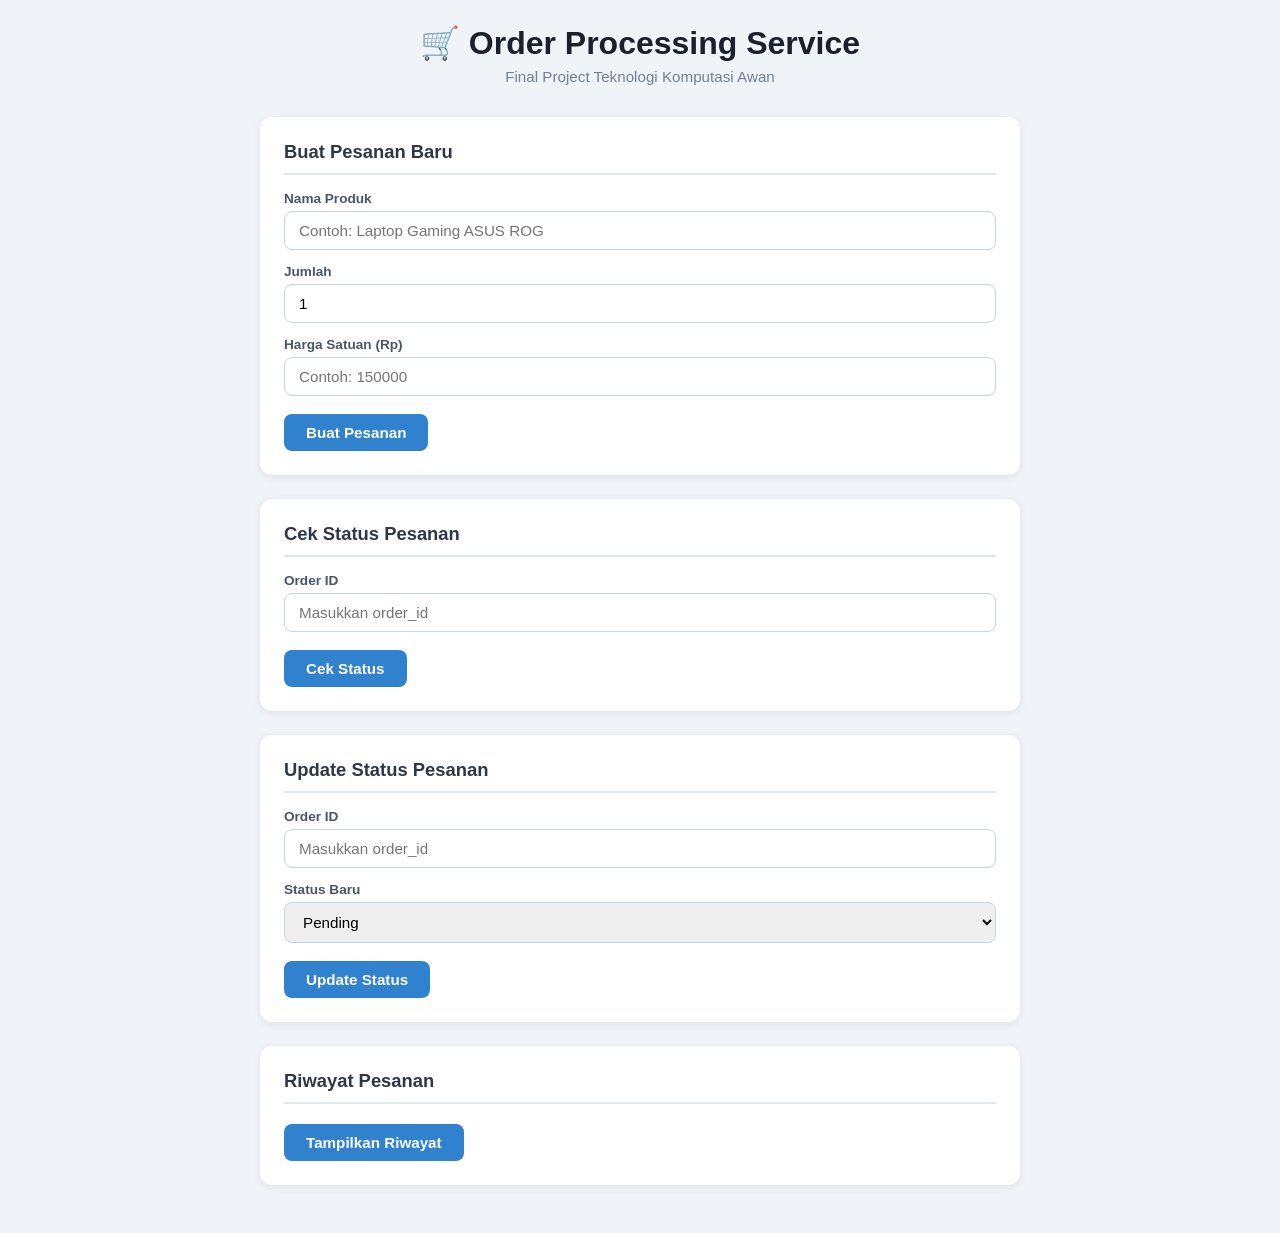
==== fp-tka-26/Resources/FE/index.html @ 3b49ef7a "Add fp-tka-26 folder and its contents" ====
<!DOCTYPE html>
<html lang="id">
<head>
  <meta charset="UTF-8" />
  <meta name="viewport" content="width=device-width, initial-scale=1.0" />
  <title>Order Processing Service</title>
  <link rel="stylesheet" href="styles.css" />
</head>
<body>
  <div class="container">
    <header>
      <h1>🛒 Order Processing Service</h1>
      <p class="subtitle">Final Project Teknologi Komputasi Awan</p>
    </header>

    <!-- Form Buat Pesanan -->
    <section class="card">
      <h2>Buat Pesanan Baru</h2>
      <div class="form-group">
        <label for="product">Nama Produk</label>
        <input type="text" id="product" placeholder="Contoh: Laptop Gaming ASUS ROG" />
      </div>
      <div class="form-group">
        <label for="quantity">Jumlah</label>
        <input type="number" id="quantity" min="1" value="1" />
      </div>
      <div class="form-group">
        <label for="price">Harga Satuan (Rp)</label>
        <input type="number" id="price" min="0" placeholder="Contoh: 150000" />
      </div>
      <button onclick="createOrder()">Buat Pesanan</button>
      <div id="create-result" class="result-box hidden"></div>
    </section>

    <!-- Cek Status Pesanan -->
    <section class="card">
      <h2>Cek Status Pesanan</h2>
      <div class="form-group">
        <label for="order-id">Order ID</label>
        <input type="text" id="order-id" placeholder="Masukkan order_id" />
      </div>
      <button onclick="getOrderStatus()">Cek Status</button>
      <div id="status-result" class="result-box hidden"></div>
    </section>

    <!-- Update Status -->
    <section class="card">
      <h2>Update Status Pesanan</h2>
      <div class="form-group">
        <label for="update-order-id">Order ID</label>
        <input type="text" id="update-order-id" placeholder="Masukkan order_id" />
      </div>
      <div class="form-group">
        <label for="new-status">Status Baru</label>
        <select id="new-status">
          <option value="pending">Pending</option>
          <option value="processing">Processing</option>
          <option value="completed">Completed</option>
          <option value="cancelled">Cancelled</option>
        </select>
      </div>
      <button onclick="updateOrderStatus()">Update Status</button>
      <div id="update-result" class="result-box hidden"></div>
    </section>

    <!-- Riwayat Pesanan -->
    <section class="card">
      <h2>Riwayat Pesanan</h2>
      <button onclick="getOrderHistory()">Tampilkan Riwayat</button>
      <div id="history-result" class="result-box hidden"></div>
    </section>
  </div>

  <script>
    // Ganti dengan IP/URL backend yang sudah di-deploy
    const API_BASE = "http://localhost:5001";

    function showResult(elementId, data, isError = false) {
      const el = document.getElementById(elementId);
      el.classList.remove("hidden", "error", "success");
      el.classList.add(isError ? "error" : "success");
      el.textContent = JSON.stringify(data, null, 2);
    }

    async function createOrder() {
      const product = document.getElementById("product").value.trim();
      const quantity = parseInt(document.getElementById("quantity").value);
      const price = parseFloat(document.getElementById("price").value);

      if (!product || !quantity || !price) {
        showResult("create-result", { error: "Semua field wajib diisi" }, true);
        return;
      }

      try {
        const res = await fetch(`${API_BASE}/order`, {
          method: "POST",
          headers: { "Content-Type": "application/json" },
          body: JSON.stringify({ product, quantity, price })
        });
        const data = await res.json();
        showResult("create-result", data, !res.ok);
      } catch (err) {
        showResult("create-result", { error: err.message }, true);
      }
    }

    async function getOrderStatus() {
      const orderId = document.getElementById("order-id").value.trim();
      if (!orderId) {
        showResult("status-result", { error: "Order ID wajib diisi" }, true);
        return;
      }
      try {
        const res = await fetch(`${API_BASE}/order/${orderId}`);
        const data = await res.json();
        showResult("status-result", data, !res.ok);
      } catch (err) {
        showResult("status-result", { error: err.message }, true);
      }
    }

    async function updateOrderStatus() {
      const orderId = document.getElementById("update-order-id").value.trim();
      const status = document.getElementById("new-status").value;
      if (!orderId) {
        showResult("update-result", { error: "Order ID wajib diisi" }, true);
        return;
      }
      try {
        const res = await fetch(`${API_BASE}/order/${orderId}`, {
          method: "PUT",
          headers: { "Content-Type": "application/json" },
          body: JSON.stringify({ status })
        });
        const data = await res.json();
        showResult("update-result", data, !res.ok);
      } catch (err) {
        showResult("update-result", { error: err.message }, true);
      }
    }

    async function getOrderHistory() {
      try {
        const res = await fetch(`${API_BASE}/orders`);
        const data = await res.json();
        showResult("history-result", data, !res.ok);
      } catch (err) {
        showResult("history-result", { error: err.message }, true);
      }
    }
  </script>
</body>
</html>
---- fp-tka-26/Resources/FE/styles.css ----
* {
  box-sizing: border-box;
  margin: 0;
  padding: 0;
}

body {
  font-family: 'Segoe UI', Tahoma, Geneva, Verdana, sans-serif;
  background: #f0f4f8;
  color: #333;
  min-height: 100vh;
  padding: 24px 16px;
}

.container {
  max-width: 760px;
  margin: 0 auto;
}

header {
  text-align: center;
  margin-bottom: 32px;
}

header h1 {
  font-size: 2rem;
  color: #1a202c;
  margin-bottom: 6px;
}

header .subtitle {
  color: #718096;
  font-size: 0.95rem;
}

.card {
  background: #fff;
  border-radius: 12px;
  padding: 24px;
  margin-bottom: 24px;
  box-shadow: 0 2px 8px rgba(0, 0, 0, 0.08);
}

.card h2 {
  font-size: 1.15rem;
  color: #2d3748;
  margin-bottom: 16px;
  padding-bottom: 10px;
  border-bottom: 2px solid #e2e8f0;
}

.form-group {
  margin-bottom: 14px;
}

label {
  display: block;
  font-size: 0.85rem;
  font-weight: 600;
  color: #4a5568;
  margin-bottom: 5px;
}

input[type="text"],
input[type="number"],
select {
  width: 100%;
  padding: 10px 14px;
  border: 1px solid #cbd5e0;
  border-radius: 8px;
  font-size: 0.95rem;
  transition: border-color 0.2s;
  outline: none;
}

input:focus,
select:focus {
  border-color: #4299e1;
  box-shadow: 0 0 0 3px rgba(66, 153, 225, 0.15);
}

button {
  background: #3182ce;
  color: #fff;
  border: none;
  padding: 10px 22px;
  border-radius: 8px;
  font-size: 0.95rem;
  font-weight: 600;
  cursor: pointer;
  transition: background 0.2s;
  margin-top: 4px;
}

button:hover {
  background: #2b6cb0;
}

button:active {
  background: #2c5282;
}

.result-box {
  margin-top: 16px;
  padding: 14px 16px;
  border-radius: 8px;
  font-family: 'Courier New', Courier, monospace;
  font-size: 0.85rem;
  white-space: pre-wrap;
  word-break: break-all;
  max-height: 280px;
  overflow-y: auto;
}

.hidden {
  display: none;
}

.success {
  background: #f0fff4;
  border: 1px solid #9ae6b4;
  color: #276749;
}

.error {
  background: #fff5f5;
  border: 1px solid #feb2b2;
  color: #c53030;
}
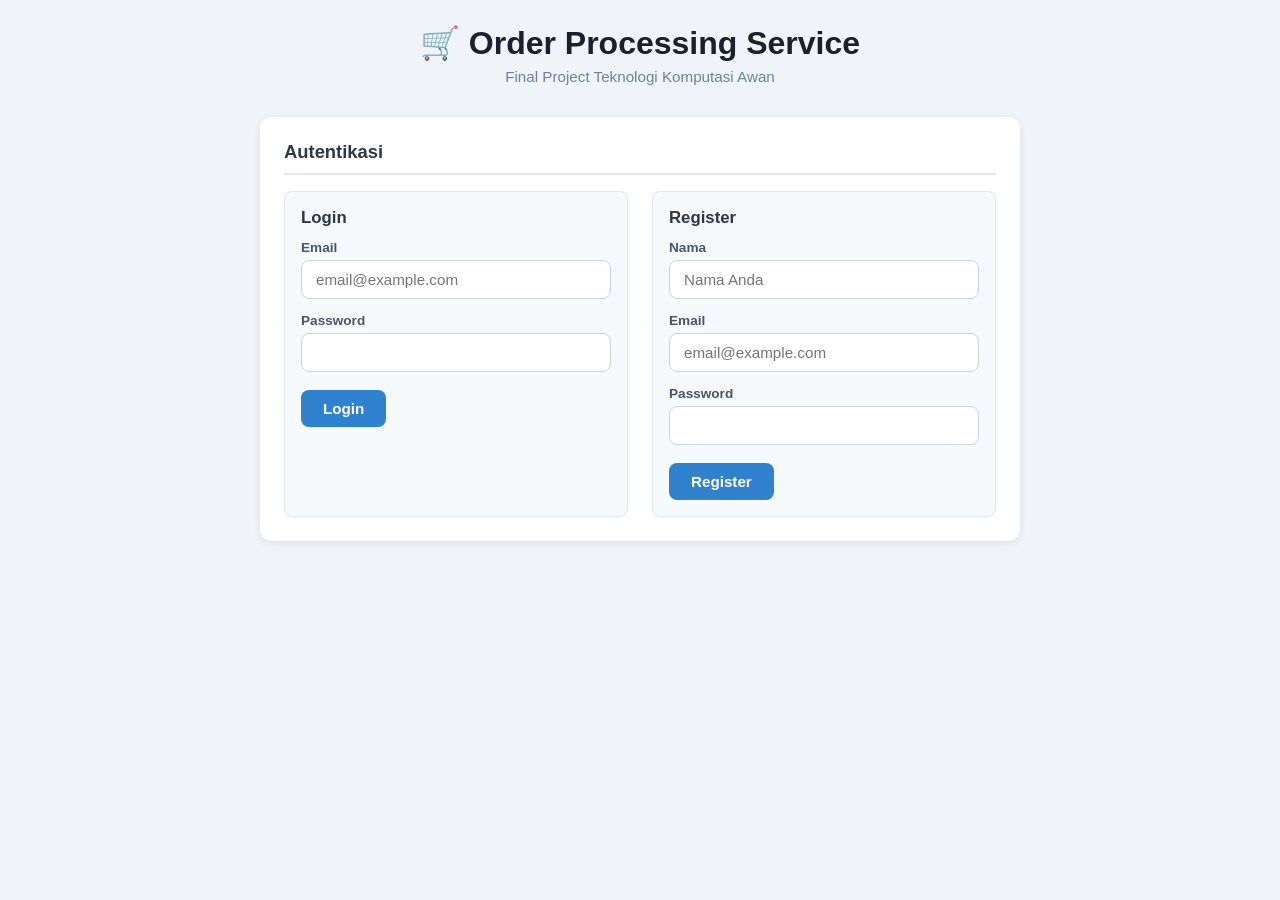
==== commit 19310180: "FE fixes and BE fixes so that the FE can access the BE" ====
--- a/fp-tka-26/Resources/FE/index.html
+++ b/fp-tka-26/Resources/FE/index.html
@@ -13,142 +13,112 @@
       <p class="subtitle">Final Project Teknologi Komputasi Awan</p>
     </header>
 
-    <!-- Form Buat Pesanan -->
-    <section class="card">
-      <h2>Buat Pesanan Baru</h2>
-      <div class="form-group">
-        <label for="product">Nama Produk</label>
-        <input type="text" id="product" placeholder="Contoh: Laptop Gaming ASUS ROG" />
+    <!-- Auth Section -->
+    <section id="auth-section" class="card">
+      <h2>Autentikasi</h2>
+      <div class="auth-forms">
+        <!-- Login Form -->
+        <div class="auth-form">
+          <h3>Login</h3>
+          <div class="form-group">
+            <label for="login-email">Email</label>
+            <input type="email" id="login-email" placeholder="email@example.com" />
+          </div>
+          <div class="form-group">
+            <label for="login-password">Password</label>
+            <input type="password" id="login-password" />
+          </div>
+          <button onclick="login()">Login</button>
+        </div>
+
+        <!-- Register Form -->
+        <div class="auth-form">
+          <h3>Register</h3>
+          <div class="form-group">
+            <label for="reg-name">Nama</label>
+            <input type="text" id="reg-name" placeholder="Nama Anda" />
+          </div>
+          <div class="form-group">
+            <label for="reg-email">Email</label>
+            <input type="email" id="reg-email" placeholder="email@example.com" />
+          </div>
+          <div class="form-group">
+            <label for="reg-password">Password</label>
+            <input type="password" id="reg-password" />
+          </div>
+          <button onclick="register()">Register</button>
+        </div>
       </div>
-      <div class="form-group">
-        <label for="quantity">Jumlah</label>
-        <input type="number" id="quantity" min="1" value="1" />
-      </div>
-      <div class="form-group">
-        <label for="price">Harga Satuan (Rp)</label>
-        <input type="number" id="price" min="0" placeholder="Contoh: 150000" />
-      </div>
-      <button onclick="createOrder()">Buat Pesanan</button>
-      <div id="create-result" class="result-box hidden"></div>
+      <div id="auth-result" class="result-box hidden"></div>
     </section>
 
-    <!-- Cek Status Pesanan -->
-    <section class="card">
-      <h2>Cek Status Pesanan</h2>
-      <div class="form-group">
-        <label for="order-id">Order ID</label>
-        <input type="text" id="order-id" placeholder="Masukkan order_id" />
+    <!-- Main Content Section -->
+    <section id="main-section" class="hidden">
+      <!-- User Info bar -->
+      <div class="user-bar card" style="display: flex; justify-content: space-between; align-items: center;">
+        <span id="user-info">Logged in as: -</span>
+        <button onclick="logout()" style="background-color: #ff4d4f; width: auto; margin-top: 0;">Logout</button>
       </div>
-      <button onclick="getOrderStatus()">Cek Status</button>
-      <div id="status-result" class="result-box hidden"></div>
+
+      <!-- Form Buat Pesanan -->
+      <section class="card">
+        <h2>Buat Pesanan Baru</h2>
+        <div class="form-group">
+          <label for="product-select">Produk</label>
+          <select id="product-select">
+            <option value="">-- Pilih Produk --</option>
+            <!-- Diisi oleh api.js -->
+          </select>
+        </div>
+        <div class="form-group">
+          <label for="quantity">Jumlah</label>
+          <input type="number" id="quantity" min="1" value="1" />
+        </div>
+        <button onclick="createOrder()">Buat Pesanan</button>
+        <div id="create-result" class="result-box hidden"></div>
+      </section>
+
+      <!-- Cek Status Pesanan -->
+      <section class="card">
+        <h2>Cek Status Pesanan</h2>
+        <div class="form-group">
+          <label for="order-id">Order ID</label>
+          <input type="text" id="order-id" placeholder="Masukkan order_id" />
+        </div>
+        <button onclick="getOrderStatus()">Cek Status</button>
+        <div id="status-result" class="result-box hidden"></div>
+      </section>
+
+      <!-- Riwayat Pesanan -->
+      <section class="card">
+        <h2>Riwayat Pesanan</h2>
+        <button onclick="getOrderHistory()">Tampilkan Riwayat</button>
+        <div id="history-result" class="result-box hidden"></div>
+      </section>
+
+      <!-- Update Status (Admin Only) -->
+      <section id="admin-section" class="card hidden">
+        <h2>Update Status Pesanan (Admin)</h2>
+        <div class="form-group">
+          <label for="update-order-id">Order ID</label>
+          <input type="text" id="update-order-id" placeholder="Masukkan order_id" />
+        </div>
+        <div class="form-group">
+          <label for="new-status">Status Baru</label>
+          <select id="new-status">
+            <option value="pending">Pending</option>
+            <option value="processing">Processing</option>
+            <option value="completed">Completed</option>
+            <option value="cancelled">Cancelled</option>
+          </select>
+        </div>
+        <button onclick="updateOrderStatus()">Update Status</button>
+        <div id="update-result" class="result-box hidden"></div>
+      </section>
     </section>
 
-    <!-- Update Status -->
-    <section class="card">
-      <h2>Update Status Pesanan</h2>
-      <div class="form-group">
-        <label for="update-order-id">Order ID</label>
-        <input type="text" id="update-order-id" placeholder="Masukkan order_id" />
-      </div>
-      <div class="form-group">
-        <label for="new-status">Status Baru</label>
-        <select id="new-status">
-          <option value="pending">Pending</option>
-          <option value="processing">Processing</option>
-          <option value="completed">Completed</option>
-          <option value="cancelled">Cancelled</option>
-        </select>
-      </div>
-      <button onclick="updateOrderStatus()">Update Status</button>
-      <div id="update-result" class="result-box hidden"></div>
-    </section>
-
-    <!-- Riwayat Pesanan -->
-    <section class="card">
-      <h2>Riwayat Pesanan</h2>
-      <button onclick="getOrderHistory()">Tampilkan Riwayat</button>
-      <div id="history-result" class="result-box hidden"></div>
-    </section>
   </div>
 
-  <script>
-    // Ganti dengan IP/URL backend yang sudah di-deploy
-    const API_BASE = "http://localhost:5001";
-
-    function showResult(elementId, data, isError = false) {
-      const el = document.getElementById(elementId);
-      el.classList.remove("hidden", "error", "success");
-      el.classList.add(isError ? "error" : "success");
-      el.textContent = JSON.stringify(data, null, 2);
-    }
-
-    async function createOrder() {
-      const product = document.getElementById("product").value.trim();
-      const quantity = parseInt(document.getElementById("quantity").value);
-      const price = parseFloat(document.getElementById("price").value);
-
-      if (!product || !quantity || !price) {
-        showResult("create-result", { error: "Semua field wajib diisi" }, true);
-        return;
-      }
-
-      try {
-        const res = await fetch(`${API_BASE}/order`, {
-          method: "POST",
-          headers: { "Content-Type": "application/json" },
-          body: JSON.stringify({ product, quantity, price })
-        });
-        const data = await res.json();
-        showResult("create-result", data, !res.ok);
-      } catch (err) {
-        showResult("create-result", { error: err.message }, true);
-      }
-    }
-
-    async function getOrderStatus() {
-      const orderId = document.getElementById("order-id").value.trim();
-      if (!orderId) {
-        showResult("status-result", { error: "Order ID wajib diisi" }, true);
-        return;
-      }
-      try {
-        const res = await fetch(`${API_BASE}/order/${orderId}`);
-        const data = await res.json();
-        showResult("status-result", data, !res.ok);
-      } catch (err) {
-        showResult("status-result", { error: err.message }, true);
-      }
-    }
-
-    async function updateOrderStatus() {
-      const orderId = document.getElementById("update-order-id").value.trim();
-      const status = document.getElementById("new-status").value;
-      if (!orderId) {
-        showResult("update-result", { error: "Order ID wajib diisi" }, true);
-        return;
-      }
-      try {
-        const res = await fetch(`${API_BASE}/order/${orderId}`, {
-          method: "PUT",
-          headers: { "Content-Type": "application/json" },
-          body: JSON.stringify({ status })
-        });
-        const data = await res.json();
-        showResult("update-result", data, !res.ok);
-      } catch (err) {
-        showResult("update-result", { error: err.message }, true);
-      }
-    }
-
-    async function getOrderHistory() {
-      try {
-        const res = await fetch(`${API_BASE}/orders`);
-        const data = await res.json();
-        showResult("history-result", data, !res.ok);
-      } catch (err) {
-        showResult("history-result", { error: err.message }, true);
-      }
-    }
-  </script>
+  <script src="api.js"></script>
 </body>
 </html>
--- a/fp-tka-26/Resources/FE/styles.css
+++ b/fp-tka-26/Resources/FE/styles.css
@@ -63,6 +63,8 @@
 
 input[type="text"],
 input[type="number"],
+input[type="email"],
+input[type="password"],
 select {
   width: 100%;
   padding: 10px 14px;
@@ -127,3 +129,24 @@
   border: 1px solid #feb2b2;
   color: #c53030;
 }
+
+.auth-forms {
+  display: flex;
+  gap: 24px;
+  flex-wrap: wrap;
+}
+
+.auth-form {
+  flex: 1;
+  min-width: 280px;
+  background: #f7fafc;
+  padding: 16px;
+  border-radius: 8px;
+  border: 1px solid #e2e8f0;
+}
+
+.auth-form h3 {
+  margin-bottom: 12px;
+  font-size: 1.05rem;
+  color: #2d3748;
+}
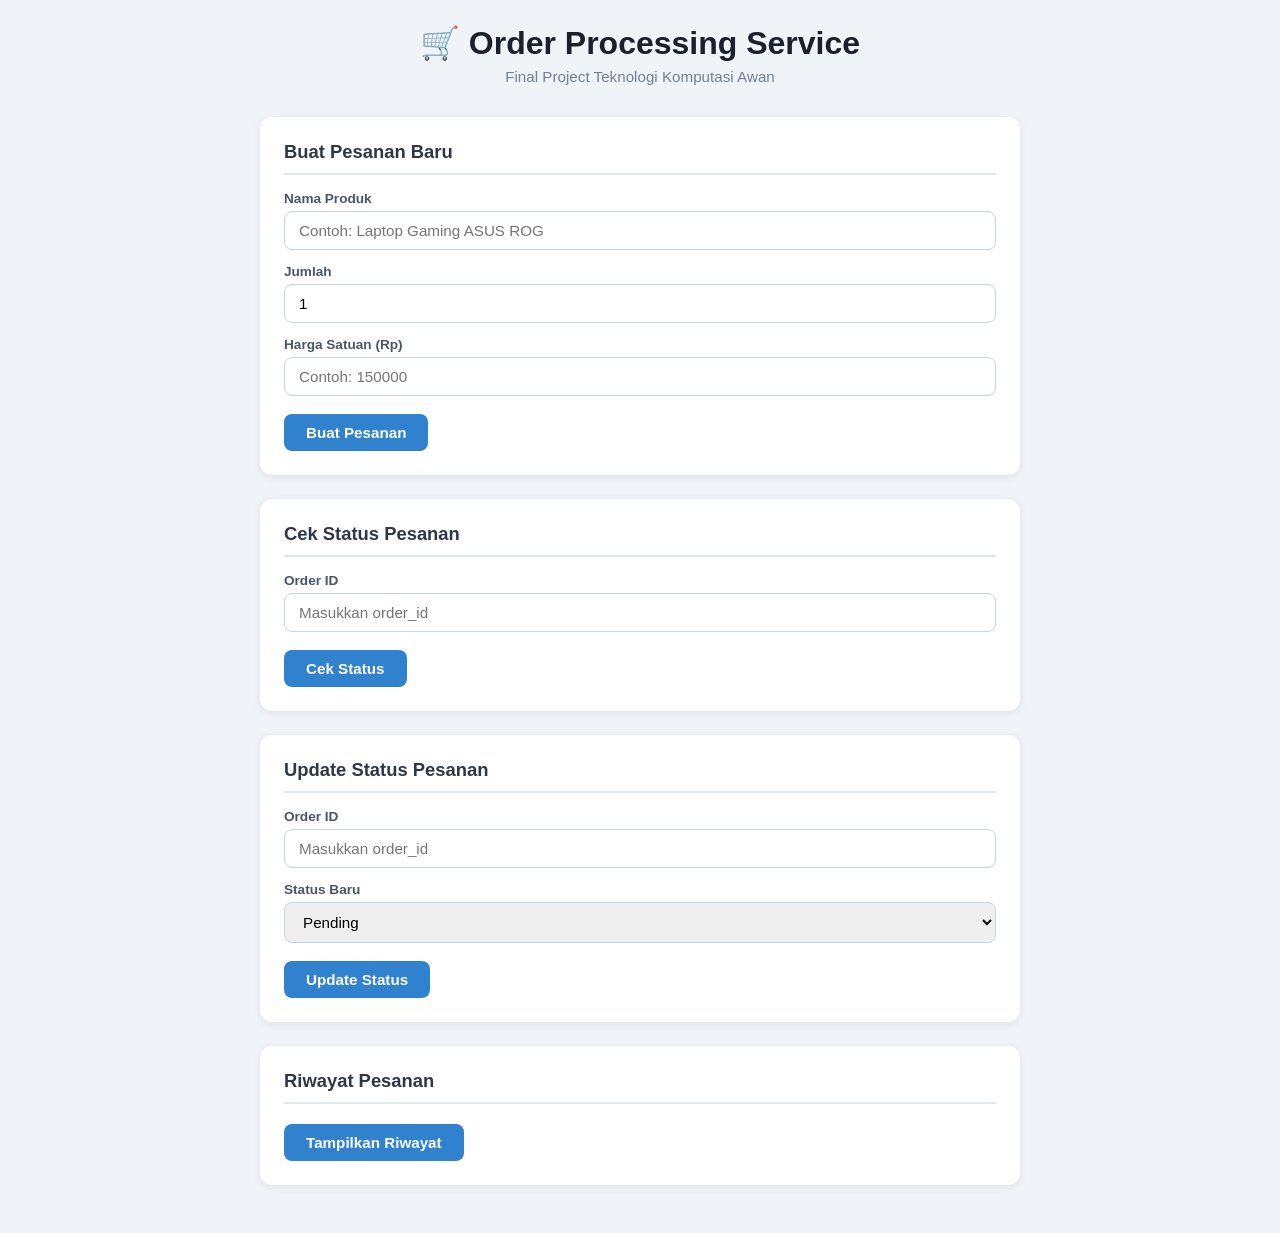
==== commit 051be49f: "Simpan sementara" ====
--- a/fp-tka-26/Resources/FE/index.html
+++ b/fp-tka-26/Resources/FE/index.html
@@ -1,124 +1,154 @@
-<!DOCTYPE html>
-<html lang="id">
-<head>
-  <meta charset="UTF-8" />
-  <meta name="viewport" content="width=device-width, initial-scale=1.0" />
-  <title>Order Processing Service</title>
-  <link rel="stylesheet" href="styles.css" />
-</head>
-<body>
-  <div class="container">
-    <header>
-      <h1>🛒 Order Processing Service</h1>
-      <p class="subtitle">Final Project Teknologi Komputasi Awan</p>
-    </header>
-
-    <!-- Auth Section -->
-    <section id="auth-section" class="card">
-      <h2>Autentikasi</h2>
-      <div class="auth-forms">
-        <!-- Login Form -->
-        <div class="auth-form">
-          <h3>Login</h3>
-          <div class="form-group">
-            <label for="login-email">Email</label>
-            <input type="email" id="login-email" placeholder="email@example.com" />
-          </div>
-          <div class="form-group">
-            <label for="login-password">Password</label>
-            <input type="password" id="login-password" />
-          </div>
-          <button onclick="login()">Login</button>
-        </div>
-
-        <!-- Register Form -->
-        <div class="auth-form">
-          <h3>Register</h3>
-          <div class="form-group">
-            <label for="reg-name">Nama</label>
-            <input type="text" id="reg-name" placeholder="Nama Anda" />
-          </div>
-          <div class="form-group">
-            <label for="reg-email">Email</label>
-            <input type="email" id="reg-email" placeholder="email@example.com" />
-          </div>
-          <div class="form-group">
-            <label for="reg-password">Password</label>
-            <input type="password" id="reg-password" />
-          </div>
-          <button onclick="register()">Register</button>
-        </div>
-      </div>
-      <div id="auth-result" class="result-box hidden"></div>
-    </section>
-
-    <!-- Main Content Section -->
-    <section id="main-section" class="hidden">
-      <!-- User Info bar -->
-      <div class="user-bar card" style="display: flex; justify-content: space-between; align-items: center;">
-        <span id="user-info">Logged in as: -</span>
-        <button onclick="logout()" style="background-color: #ff4d4f; width: auto; margin-top: 0;">Logout</button>
-      </div>
-
-      <!-- Form Buat Pesanan -->
-      <section class="card">
-        <h2>Buat Pesanan Baru</h2>
-        <div class="form-group">
-          <label for="product-select">Produk</label>
-          <select id="product-select">
-            <option value="">-- Pilih Produk --</option>
-            <!-- Diisi oleh api.js -->
-          </select>
-        </div>
-        <div class="form-group">
-          <label for="quantity">Jumlah</label>
-          <input type="number" id="quantity" min="1" value="1" />
-        </div>
-        <button onclick="createOrder()">Buat Pesanan</button>
-        <div id="create-result" class="result-box hidden"></div>
-      </section>
-
-      <!-- Cek Status Pesanan -->
-      <section class="card">
-        <h2>Cek Status Pesanan</h2>
-        <div class="form-group">
-          <label for="order-id">Order ID</label>
-          <input type="text" id="order-id" placeholder="Masukkan order_id" />
-        </div>
-        <button onclick="getOrderStatus()">Cek Status</button>
-        <div id="status-result" class="result-box hidden"></div>
-      </section>
-
-      <!-- Riwayat Pesanan -->
-      <section class="card">
-        <h2>Riwayat Pesanan</h2>
-        <button onclick="getOrderHistory()">Tampilkan Riwayat</button>
-        <div id="history-result" class="result-box hidden"></div>
-      </section>
-
-      <!-- Update Status (Admin Only) -->
-      <section id="admin-section" class="card hidden">
-        <h2>Update Status Pesanan (Admin)</h2>
-        <div class="form-group">
-          <label for="update-order-id">Order ID</label>
-          <input type="text" id="update-order-id" placeholder="Masukkan order_id" />
-        </div>
-        <div class="form-group">
-          <label for="new-status">Status Baru</label>
-          <select id="new-status">
-            <option value="pending">Pending</option>
-            <option value="processing">Processing</option>
-            <option value="completed">Completed</option>
-            <option value="cancelled">Cancelled</option>
-          </select>
-        </div>
-        <button onclick="updateOrderStatus()">Update Status</button>
-        <div id="update-result" class="result-box hidden"></div>
-      </section>
-    </section>
-
-  </div>
-
-  <script src="api.js"></script>
-</body>
-</html>
+<!DOCTYPE html>
+<html lang="id">
+<head>
+  <meta charset="UTF-8" />
+  <meta name="viewport" content="width=device-width, initial-scale=1.0" />
+  <title>Order Processing Service</title>
+  <link rel="stylesheet" href="styles.css" />
+</head>
+<body>
+  <div class="container">
+    <header>
+      <h1>🛒 Order Processing Service</h1>
+      <p class="subtitle">Final Project Teknologi Komputasi Awan</p>
+    </header>
+
+    <!-- Form Buat Pesanan -->
+    <section class="card">
+      <h2>Buat Pesanan Baru</h2>
+      <div class="form-group">
+        <label for="product">Nama Produk</label>
+        <input type="text" id="product" placeholder="Contoh: Laptop Gaming ASUS ROG" />
+      </div>
+      <div class="form-group">
+        <label for="quantity">Jumlah</label>
+        <input type="number" id="quantity" min="1" value="1" />
+      </div>
+      <div class="form-group">
+        <label for="price">Harga Satuan (Rp)</label>
+        <input type="number" id="price" min="0" placeholder="Contoh: 150000" />
+      </div>
+      <button onclick="createOrder()">Buat Pesanan</button>
+      <div id="create-result" class="result-box hidden"></div>
+    </section>
+
+    <!-- Cek Status Pesanan -->
+    <section class="card">
+      <h2>Cek Status Pesanan</h2>
+      <div class="form-group">
+        <label for="order-id">Order ID</label>
+        <input type="text" id="order-id" placeholder="Masukkan order_id" />
+      </div>
+      <button onclick="getOrderStatus()">Cek Status</button>
+      <div id="status-result" class="result-box hidden"></div>
+    </section>
+
+    <!-- Update Status -->
+    <section class="card">
+      <h2>Update Status Pesanan</h2>
+      <div class="form-group">
+        <label for="update-order-id">Order ID</label>
+        <input type="text" id="update-order-id" placeholder="Masukkan order_id" />
+      </div>
+      <div class="form-group">
+        <label for="new-status">Status Baru</label>
+        <select id="new-status">
+          <option value="pending">Pending</option>
+          <option value="processing">Processing</option>
+          <option value="completed">Completed</option>
+          <option value="cancelled">Cancelled</option>
+        </select>
+      </div>
+      <button onclick="updateOrderStatus()">Update Status</button>
+      <div id="update-result" class="result-box hidden"></div>
+    </section>
+
+    <!-- Riwayat Pesanan -->
+    <section class="card">
+      <h2>Riwayat Pesanan</h2>
+      <button onclick="getOrderHistory()">Tampilkan Riwayat</button>
+      <div id="history-result" class="result-box hidden"></div>
+    </section>
+  </div>
+
+  <script>
+    // Ganti dengan IP/URL backend yang sudah di-deploy
+    const API_BASE = "http://localhost:5001";
+
+    function showResult(elementId, data, isError = false) {
+      const el = document.getElementById(elementId);
+      el.classList.remove("hidden", "error", "success");
+      el.classList.add(isError ? "error" : "success");
+      el.textContent = JSON.stringify(data, null, 2);
+    }
+
+    async function createOrder() {
+      const product = document.getElementById("product").value.trim();
+      const quantity = parseInt(document.getElementById("quantity").value);
+      const price = parseFloat(document.getElementById("price").value);
+
+      if (!product || !quantity || !price) {
+        showResult("create-result", { error: "Semua field wajib diisi" }, true);
+        return;
+      }
+
+      try {
+        const res = await fetch(`${API_BASE}/order`, {
+          method: "POST",
+          headers: { "Content-Type": "application/json" },
+          body: JSON.stringify({ product, quantity, price })
+        });
+        const data = await res.json();
+        showResult("create-result", data, !res.ok);
+      } catch (err) {
+        showResult("create-result", { error: err.message }, true);
+      }
+    }
+
+    async function getOrderStatus() {
+      const orderId = document.getElementById("order-id").value.trim();
+      if (!orderId) {
+        showResult("status-result", { error: "Order ID wajib diisi" }, true);
+        return;
+      }
+      try {
+        const res = await fetch(`${API_BASE}/order/${orderId}`);
+        const data = await res.json();
+        showResult("status-result", data, !res.ok);
+      } catch (err) {
+        showResult("status-result", { error: err.message }, true);
+      }
+    }
+
+    async function updateOrderStatus() {
+      const orderId = document.getElementById("update-order-id").value.trim();
+      const status = document.getElementById("new-status").value;
+      if (!orderId) {
+        showResult("update-result", { error: "Order ID wajib diisi" }, true);
+        return;
+      }
+      try {
+        const res = await fetch(`${API_BASE}/order/${orderId}`, {
+          method: "PUT",
+          headers: { "Content-Type": "application/json" },
+          body: JSON.stringify({ status })
+        });
+        const data = await res.json();
+        showResult("update-result", data, !res.ok);
+      } catch (err) {
+        showResult("update-result", { error: err.message }, true);
+      }
+    }
+
+    async function getOrderHistory() {
+      try {
+        const res = await fetch(`${API_BASE}/orders`);
+        const data = await res.json();
+        showResult("history-result", data, !res.ok);
+      } catch (err) {
+        showResult("history-result", { error: err.message }, true);
+      }
+    }
+  </script>
+</body>
+</html>
--- a/fp-tka-26/Resources/FE/styles.css
+++ b/fp-tka-26/Resources/FE/styles.css
@@ -1,152 +1,129 @@
-* {
-  box-sizing: border-box;
-  margin: 0;
-  padding: 0;
-}
-
-body {
-  font-family: 'Segoe UI', Tahoma, Geneva, Verdana, sans-serif;
-  background: #f0f4f8;
-  color: #333;
-  min-height: 100vh;
-  padding: 24px 16px;
-}
-
-.container {
-  max-width: 760px;
-  margin: 0 auto;
-}
-
-header {
-  text-align: center;
-  margin-bottom: 32px;
-}
-
-header h1 {
-  font-size: 2rem;
-  color: #1a202c;
-  margin-bottom: 6px;
-}
-
-header .subtitle {
-  color: #718096;
-  font-size: 0.95rem;
-}
-
-.card {
-  background: #fff;
-  border-radius: 12px;
-  padding: 24px;
-  margin-bottom: 24px;
-  box-shadow: 0 2px 8px rgba(0, 0, 0, 0.08);
-}
-
-.card h2 {
-  font-size: 1.15rem;
-  color: #2d3748;
-  margin-bottom: 16px;
-  padding-bottom: 10px;
-  border-bottom: 2px solid #e2e8f0;
-}
-
-.form-group {
-  margin-bottom: 14px;
-}
-
-label {
-  display: block;
-  font-size: 0.85rem;
-  font-weight: 600;
-  color: #4a5568;
-  margin-bottom: 5px;
-}
-
-input[type="text"],
-input[type="number"],
-input[type="email"],
-input[type="password"],
-select {
-  width: 100%;
-  padding: 10px 14px;
-  border: 1px solid #cbd5e0;
-  border-radius: 8px;
-  font-size: 0.95rem;
-  transition: border-color 0.2s;
-  outline: none;
-}
-
-input:focus,
-select:focus {
-  border-color: #4299e1;
-  box-shadow: 0 0 0 3px rgba(66, 153, 225, 0.15);
-}
-
-button {
-  background: #3182ce;
-  color: #fff;
-  border: none;
-  padding: 10px 22px;
-  border-radius: 8px;
-  font-size: 0.95rem;
-  font-weight: 600;
-  cursor: pointer;
-  transition: background 0.2s;
-  margin-top: 4px;
-}
-
-button:hover {
-  background: #2b6cb0;
-}
-
-button:active {
-  background: #2c5282;
-}
-
-.result-box {
-  margin-top: 16px;
-  padding: 14px 16px;
-  border-radius: 8px;
-  font-family: 'Courier New', Courier, monospace;
-  font-size: 0.85rem;
-  white-space: pre-wrap;
-  word-break: break-all;
-  max-height: 280px;
-  overflow-y: auto;
-}
-
-.hidden {
-  display: none;
-}
-
-.success {
-  background: #f0fff4;
-  border: 1px solid #9ae6b4;
-  color: #276749;
-}
-
-.error {
-  background: #fff5f5;
-  border: 1px solid #feb2b2;
-  color: #c53030;
-}
-
-.auth-forms {
-  display: flex;
-  gap: 24px;
-  flex-wrap: wrap;
-}
-
-.auth-form {
-  flex: 1;
-  min-width: 280px;
-  background: #f7fafc;
-  padding: 16px;
-  border-radius: 8px;
-  border: 1px solid #e2e8f0;
-}
-
-.auth-form h3 {
-  margin-bottom: 12px;
-  font-size: 1.05rem;
-  color: #2d3748;
-}
+* {
+  box-sizing: border-box;
+  margin: 0;
+  padding: 0;
+}
+
+body {
+  font-family: 'Segoe UI', Tahoma, Geneva, Verdana, sans-serif;
+  background: #f0f4f8;
+  color: #333;
+  min-height: 100vh;
+  padding: 24px 16px;
+}
+
+.container {
+  max-width: 760px;
+  margin: 0 auto;
+}
+
+header {
+  text-align: center;
+  margin-bottom: 32px;
+}
+
+header h1 {
+  font-size: 2rem;
+  color: #1a202c;
+  margin-bottom: 6px;
+}
+
+header .subtitle {
+  color: #718096;
+  font-size: 0.95rem;
+}
+
+.card {
+  background: #fff;
+  border-radius: 12px;
+  padding: 24px;
+  margin-bottom: 24px;
+  box-shadow: 0 2px 8px rgba(0, 0, 0, 0.08);
+}
+
+.card h2 {
+  font-size: 1.15rem;
+  color: #2d3748;
+  margin-bottom: 16px;
+  padding-bottom: 10px;
+  border-bottom: 2px solid #e2e8f0;
+}
+
+.form-group {
+  margin-bottom: 14px;
+}
+
+label {
+  display: block;
+  font-size: 0.85rem;
+  font-weight: 600;
+  color: #4a5568;
+  margin-bottom: 5px;
+}
+
+input[type="text"],
+input[type="number"],
+select {
+  width: 100%;
+  padding: 10px 14px;
+  border: 1px solid #cbd5e0;
+  border-radius: 8px;
+  font-size: 0.95rem;
+  transition: border-color 0.2s;
+  outline: none;
+}
+
+input:focus,
+select:focus {
+  border-color: #4299e1;
+  box-shadow: 0 0 0 3px rgba(66, 153, 225, 0.15);
+}
+
+button {
+  background: #3182ce;
+  color: #fff;
+  border: none;
+  padding: 10px 22px;
+  border-radius: 8px;
+  font-size: 0.95rem;
+  font-weight: 600;
+  cursor: pointer;
+  transition: background 0.2s;
+  margin-top: 4px;
+}
+
+button:hover {
+  background: #2b6cb0;
+}
+
+button:active {
+  background: #2c5282;
+}
+
+.result-box {
+  margin-top: 16px;
+  padding: 14px 16px;
+  border-radius: 8px;
+  font-family: 'Courier New', Courier, monospace;
+  font-size: 0.85rem;
+  white-space: pre-wrap;
+  word-break: break-all;
+  max-height: 280px;
+  overflow-y: auto;
+}
+
+.hidden {
+  display: none;
+}
+
+.success {
+  background: #f0fff4;
+  border: 1px solid #9ae6b4;
+  color: #276749;
+}
+
+.error {
+  background: #fff5f5;
+  border: 1px solid #feb2b2;
+  color: #c53030;
+}
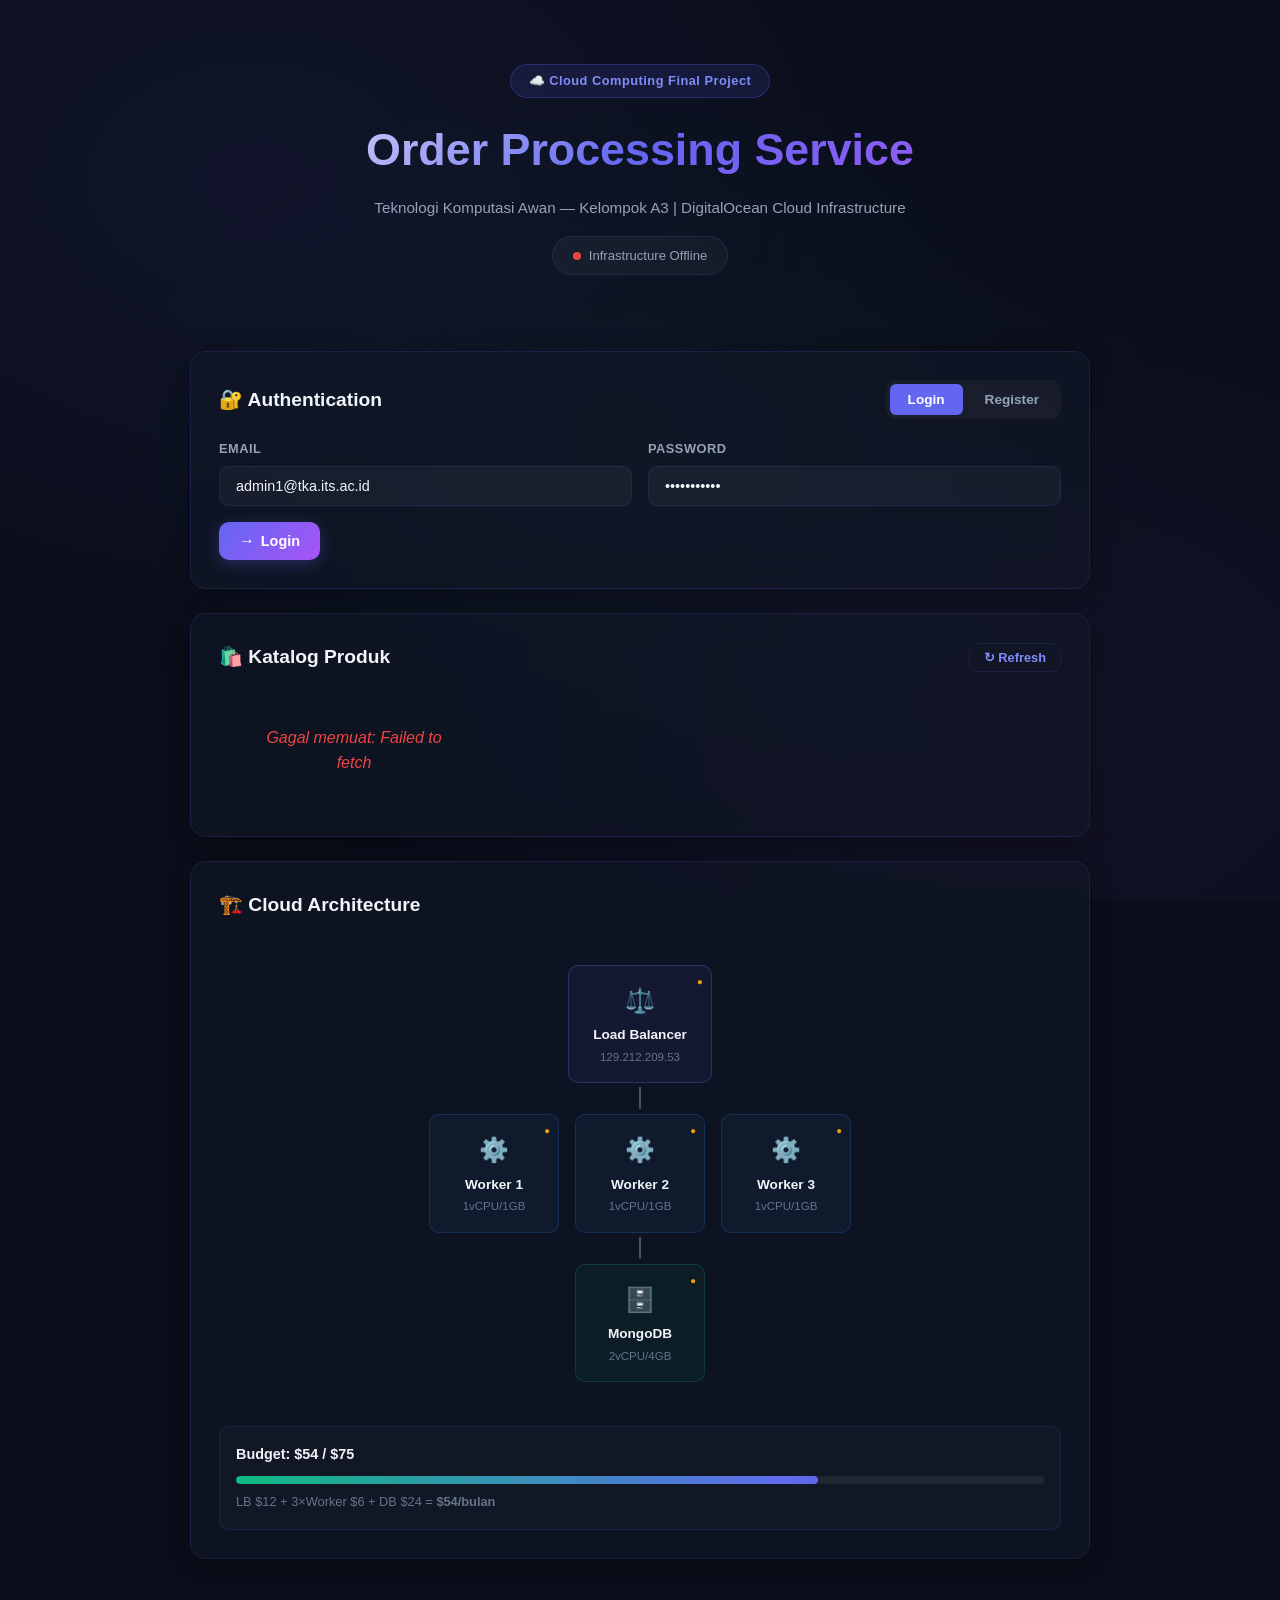
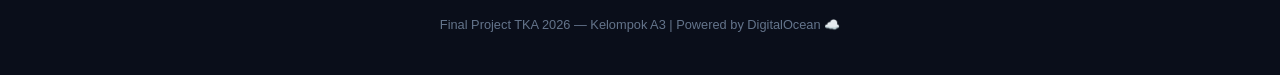
==== commit c0488910: "chore: major update architecture, frontend migration, locust, and documentation" ====
--- a/fp-tka-26/Resources/FE/index.html
+++ b/fp-tka-26/Resources/FE/index.html
@@ -3,152 +3,673 @@
 <head>
   <meta charset="UTF-8" />
   <meta name="viewport" content="width=device-width, initial-scale=1.0" />
-  <title>Order Processing Service</title>
+  <meta name="description" content="Order Processing Service - Final Project Teknologi Komputasi Awan Kelompok A3" />
+  <title>🛒 Order Processing Service — FP TKA Kelompok A3</title>
+  <link rel="preconnect" href="https://fonts.googleapis.com">
+  <link href="https://fonts.googleapis.com/css2?family=Inter:wght@400;500;600;700;800&display=swap" rel="stylesheet">
   <link rel="stylesheet" href="styles.css" />
 </head>
 <body>
+  <!-- Animated background -->
+  <div class="bg-pattern"></div>
+  
   <div class="container">
-    <header>
-      <h1>🛒 Order Processing Service</h1>
-      <p class="subtitle">Final Project Teknologi Komputasi Awan</p>
+    <!-- Header -->
+    <header id="main-header">
+      <div class="header-badge">☁️ Cloud Computing Final Project</div>
+      <h1>Order Processing Service</h1>
+      <p class="subtitle">Teknologi Komputasi Awan — Kelompok A3 | DigitalOcean Cloud Infrastructure</p>
+      <div class="infra-status" id="infra-status">
+        <div class="status-dot"></div>
+        <span>Checking infrastructure...</span>
+      </div>
     </header>
 
-    <!-- Form Buat Pesanan -->
-    <section class="card">
-      <h2>Buat Pesanan Baru</h2>
-      <div class="form-group">
-        <label for="product">Nama Produk</label>
-        <input type="text" id="product" placeholder="Contoh: Laptop Gaming ASUS ROG" />
-      </div>
-      <div class="form-group">
-        <label for="quantity">Jumlah</label>
-        <input type="number" id="quantity" min="1" value="1" />
-      </div>
-      <div class="form-group">
-        <label for="price">Harga Satuan (Rp)</label>
-        <input type="number" id="price" min="0" placeholder="Contoh: 150000" />
-      </div>
-      <button onclick="createOrder()">Buat Pesanan</button>
-      <div id="create-result" class="result-box hidden"></div>
-    </section>
-
-    <!-- Cek Status Pesanan -->
-    <section class="card">
-      <h2>Cek Status Pesanan</h2>
-      <div class="form-group">
-        <label for="order-id">Order ID</label>
-        <input type="text" id="order-id" placeholder="Masukkan order_id" />
-      </div>
-      <button onclick="getOrderStatus()">Cek Status</button>
-      <div id="status-result" class="result-box hidden"></div>
-    </section>
-
-    <!-- Update Status -->
-    <section class="card">
-      <h2>Update Status Pesanan</h2>
-      <div class="form-group">
-        <label for="update-order-id">Order ID</label>
-        <input type="text" id="update-order-id" placeholder="Masukkan order_id" />
-      </div>
-      <div class="form-group">
-        <label for="new-status">Status Baru</label>
-        <select id="new-status">
-          <option value="pending">Pending</option>
-          <option value="processing">Processing</option>
-          <option value="completed">Completed</option>
-          <option value="cancelled">Cancelled</option>
-        </select>
-      </div>
-      <button onclick="updateOrderStatus()">Update Status</button>
-      <div id="update-result" class="result-box hidden"></div>
-    </section>
-
-    <!-- Riwayat Pesanan -->
-    <section class="card">
-      <h2>Riwayat Pesanan</h2>
-      <button onclick="getOrderHistory()">Tampilkan Riwayat</button>
-      <div id="history-result" class="result-box hidden"></div>
-    </section>
+    <!-- Auth Section -->
+    <section class="card glass-card" id="auth-section">
+      <div class="card-header">
+        <h2>🔐 Authentication</h2>
+        <div class="auth-tabs">
+          <button class="tab-btn active" onclick="showTab('login')">Login</button>
+          <button class="tab-btn" onclick="showTab('register')">Register</button>
+        </div>
+      </div>
+
+      <!-- Login Form -->
+      <div id="login-tab" class="tab-content active">
+        <div class="form-row">
+          <div class="form-group">
+            <label for="login-email">Email</label>
+            <input type="email" id="login-email" placeholder="admin1@tka.its.ac.id" value="admin1@tka.its.ac.id" />
+          </div>
+          <div class="form-group">
+            <label for="login-password">Password</label>
+            <input type="password" id="login-password" placeholder="Password" value="Admin@12345" />
+          </div>
+        </div>
+        <button class="btn btn-primary" onclick="doLogin()">
+          <span class="btn-icon">→</span> Login
+        </button>
+      </div>
+
+      <!-- Register Form -->
+      <div id="register-tab" class="tab-content">
+        <div class="form-row">
+          <div class="form-group">
+            <label for="reg-name">Nama</label>
+            <input type="text" id="reg-name" placeholder="Nama lengkap" />
+          </div>
+          <div class="form-group">
+            <label for="reg-email">Email</label>
+            <input type="email" id="reg-email" placeholder="email@example.com" />
+          </div>
+        </div>
+        <div class="form-row">
+          <div class="form-group">
+            <label for="reg-password">Password</label>
+            <input type="password" id="reg-password" placeholder="Min 8 karakter" />
+          </div>
+          <div class="form-group">
+            <label for="reg-city">Kota</label>
+            <input type="text" id="reg-city" placeholder="Surabaya" />
+          </div>
+        </div>
+        <button class="btn btn-primary" onclick="doRegister()">
+          <span class="btn-icon">✓</span> Register
+        </button>
+      </div>
+
+      <div id="auth-result" class="result-box hidden"></div>
+      <div id="user-info" class="user-info hidden">
+        <div class="user-avatar" id="user-avatar">A</div>
+        <div class="user-details">
+          <span class="user-name" id="user-name"></span>
+          <span class="user-role" id="user-role"></span>
+        </div>
+        <button class="btn btn-outline btn-sm" onclick="doLogout()">Logout</button>
+      </div>
+    </section>
+
+    <!-- Dashboard Stats (Admin) -->
+    <section class="card glass-card" id="stats-section" style="display:none;">
+      <div class="card-header">
+        <h2>📊 Dashboard Admin</h2>
+        <button class="btn btn-outline btn-sm" onclick="loadStats()">↻ Refresh</button>
+      </div>
+      <div class="stats-grid" id="stats-grid">
+        <div class="stat-card">
+          <div class="stat-value" id="stat-orders">-</div>
+          <div class="stat-label">Total Orders</div>
+        </div>
+        <div class="stat-card accent-green">
+          <div class="stat-value" id="stat-revenue">-</div>
+          <div class="stat-label">Revenue</div>
+        </div>
+        <div class="stat-card accent-blue">
+          <div class="stat-value" id="stat-users">-</div>
+          <div class="stat-label">Total Users</div>
+        </div>
+        <div class="stat-card accent-purple">
+          <div class="stat-value" id="stat-products">-</div>
+          <div class="stat-label">Products</div>
+        </div>
+      </div>
+    </section>
+
+    <!-- Products Catalog -->
+    <section class="card glass-card" id="products-section">
+      <div class="card-header">
+        <h2>🛍️ Katalog Produk</h2>
+        <button class="btn btn-outline btn-sm" onclick="loadProducts()">↻ Refresh</button>
+      </div>
+      <div class="products-grid" id="products-grid">
+        <div class="loading-shimmer">Memuat produk...</div>
+      </div>
+    </section>
+
+    <!-- Create Order -->
+    <section class="card glass-card" id="order-section" style="display:none;">
+      <div class="card-header">
+        <h2>🛒 Buat Pesanan</h2>
+      </div>
+      <div id="cart-items">
+        <p class="empty-state">Klik "Tambah ke Cart" pada produk untuk mulai memesan</p>
+      </div>
+      <div class="form-row" id="order-extras" style="display:none;">
+        <div class="form-group">
+          <label for="payment-method">Metode Pembayaran</label>
+          <select id="payment-method">
+            <option value="transfer_bank">Transfer Bank</option>
+            <option value="gopay">GoPay</option>
+            <option value="ovo">OVO</option>
+            <option value="dana">DANA</option>
+            <option value="qris">QRIS</option>
+          </select>
+        </div>
+        <div class="form-group">
+          <label for="shipping-cost">Ongkos Kirim (Rp)</label>
+          <select id="shipping-cost">
+            <option value="0">Gratis Ongkir</option>
+            <option value="9000">Rp 9.000</option>
+            <option value="15000" selected>Rp 15.000</option>
+            <option value="25000">Rp 25.000</option>
+          </select>
+        </div>
+      </div>
+      <div class="form-group" id="address-group" style="display:none;">
+        <label for="order-address">Alamat Pengiriman</label>
+        <input type="text" id="order-address" placeholder="Jl. Raya ITS, Surabaya" />
+      </div>
+      <button class="btn btn-primary btn-lg" id="submit-order-btn" style="display:none;" onclick="submitOrder()">
+        <span class="btn-icon">📦</span> Submit Pesanan
+      </button>
+      <div id="order-result" class="result-box hidden"></div>
+    </section>
+
+    <!-- Order History -->
+    <section class="card glass-card" id="orders-history-section" style="display:none;">
+      <div class="card-header">
+        <h2>📋 Riwayat Pesanan</h2>
+        <div class="header-actions">
+          <select id="filter-status" onchange="loadOrders()">
+            <option value="">Semua Status</option>
+            <option value="pending">Pending</option>
+            <option value="processing">Processing</option>
+            <option value="completed">Completed</option>
+            <option value="cancelled">Cancelled</option>
+          </select>
+          <button class="btn btn-outline btn-sm" onclick="loadOrders()">↻</button>
+        </div>
+      </div>
+      <div id="orders-list">
+        <div class="loading-shimmer">Memuat orders...</div>
+      </div>
+    </section>
+
+    <!-- Check Single Order -->
+    <section class="card glass-card" id="check-order-section" style="display:none;">
+      <div class="card-header">
+        <h2>🔍 Cek Status Pesanan</h2>
+      </div>
+      <div class="form-row">
+        <div class="form-group flex-grow">
+          <label for="check-order-id">Order ID</label>
+          <input type="text" id="check-order-id" placeholder="Masukkan UUID order" />
+        </div>
+        <button class="btn btn-primary" onclick="checkOrder()" style="align-self:flex-end;">Cek</button>
+      </div>
+      <div id="check-order-result" class="result-box hidden"></div>
+    </section>
+
+    <!-- Update Order Status (Admin) -->
+    <section class="card glass-card" id="update-status-section" style="display:none;">
+      <div class="card-header">
+        <h2>⚡ Update Status Pesanan (Admin)</h2>
+      </div>
+      <div class="form-row">
+        <div class="form-group flex-grow">
+          <label for="update-order-id">Order ID</label>
+          <input type="text" id="update-order-id" placeholder="UUID order" />
+        </div>
+        <div class="form-group">
+          <label for="update-new-status">Status Baru</label>
+          <select id="update-new-status">
+            <option value="pending">Pending</option>
+            <option value="processing">Processing</option>
+            <option value="completed">Completed</option>
+            <option value="cancelled">Cancelled</option>
+          </select>
+        </div>
+        <button class="btn btn-primary" onclick="updateOrderStatus()" style="align-self:flex-end;">Update</button>
+      </div>
+      <div id="update-status-result" class="result-box hidden"></div>
+    </section>
+
+    <!-- Infrastructure Info -->
+    <section class="card glass-card">
+      <div class="card-header">
+        <h2>🏗️ Cloud Architecture</h2>
+      </div>
+      <div class="architecture-diagram">
+        <div class="arch-row">
+          <div class="arch-node arch-lb">
+            <div class="arch-icon">⚖️</div>
+            <div class="arch-label">Load Balancer</div>
+            <div class="arch-detail">129.212.209.53</div>
+            <div class="arch-status" id="lb-status">●</div>
+          </div>
+        </div>
+        <div class="arch-connector">│</div>
+        <div class="arch-row arch-workers">
+          <div class="arch-node arch-worker">
+            <div class="arch-icon">⚙️</div>
+            <div class="arch-label">Worker 1</div>
+            <div class="arch-detail">1vCPU/1GB</div>
+            <div class="arch-status" id="w1-status">●</div>
+          </div>
+          <div class="arch-node arch-worker">
+            <div class="arch-icon">⚙️</div>
+            <div class="arch-label">Worker 2</div>
+            <div class="arch-detail">1vCPU/1GB</div>
+            <div class="arch-status" id="w2-status">●</div>
+          </div>
+          <div class="arch-node arch-worker">
+            <div class="arch-icon">⚙️</div>
+            <div class="arch-label">Worker 3</div>
+            <div class="arch-detail">1vCPU/1GB</div>
+            <div class="arch-status" id="w3-status">●</div>
+          </div>
+        </div>
+        <div class="arch-connector">│</div>
+        <div class="arch-row">
+          <div class="arch-node arch-db">
+            <div class="arch-icon">🗄️</div>
+            <div class="arch-label">MongoDB</div>
+            <div class="arch-detail">2vCPU/4GB</div>
+            <div class="arch-status" id="db-status">●</div>
+          </div>
+        </div>
+      </div>
+      <div class="budget-bar">
+        <div class="budget-label">Budget: $54 / $75</div>
+        <div class="budget-track">
+          <div class="budget-fill" style="width: 72%;"></div>
+        </div>
+        <div class="budget-detail">LB $12 + 3×Worker $6 + DB $24 = <strong>$54/bulan</strong></div>
+      </div>
+    </section>
+
+    <!-- Footer -->
+    <footer>
+      <p>Final Project TKA 2026 — Kelompok A3 | Powered by DigitalOcean ☁️</p>
+    </footer>
   </div>
 
   <script>
-    // Ganti dengan IP/URL backend yang sudah di-deploy
-    const API_BASE = "http://localhost:5001";
-
-    function showResult(elementId, data, isError = false) {
-      const el = document.getElementById(elementId);
+    // ═══════════════════════════════════════
+    // Configuration
+    // ═══════════════════════════════════════
+    const API_BASE = "http://129.212.209.53";
+    let authToken = null;
+    let currentUser = null;
+    let cart = [];
+    let productsCache = [];
+
+    // ═══════════════════════════════════════
+    // Helpers
+    // ═══════════════════════════════════════
+    function authHeaders() {
+      const h = { "Content-Type": "application/json" };
+      if (authToken) h["Authorization"] = `Bearer ${authToken}`;
+      return h;
+    }
+
+    function formatRupiah(num) {
+      return "Rp " + Number(num).toLocaleString("id-ID");
+    }
+
+    function showResult(elId, data, isError = false) {
+      const el = document.getElementById(elId);
       el.classList.remove("hidden", "error", "success");
       el.classList.add(isError ? "error" : "success");
-      el.textContent = JSON.stringify(data, null, 2);
-    }
-
-    async function createOrder() {
-      const product = document.getElementById("product").value.trim();
-      const quantity = parseInt(document.getElementById("quantity").value);
-      const price = parseFloat(document.getElementById("price").value);
-
-      if (!product || !quantity || !price) {
-        showResult("create-result", { error: "Semua field wajib diisi" }, true);
+      if (typeof data === "string") {
+        el.textContent = data;
+      } else {
+        el.textContent = JSON.stringify(data, null, 2);
+      }
+      el.style.animation = "none";
+      el.offsetHeight;
+      el.style.animation = "slideUp 0.3s ease";
+    }
+
+    function statusBadge(status) {
+      const colors = {
+        pending: "#f59e0b",
+        processing: "#3b82f6",
+        completed: "#10b981",
+        cancelled: "#ef4444"
+      };
+      return `<span class="status-badge" style="--badge-color:${colors[status] || '#6b7280'}">${status}</span>`;
+    }
+
+    // ═══════════════════════════════════════
+    // Auth
+    // ═══════════════════════════════════════
+    function showTab(tab) {
+      document.querySelectorAll('.tab-btn').forEach(b => b.classList.remove('active'));
+      document.querySelectorAll('.tab-content').forEach(c => c.classList.remove('active'));
+      document.getElementById(tab + '-tab').classList.add('active');
+      event.target.classList.add('active');
+    }
+
+    async function doLogin() {
+      const email = document.getElementById("login-email").value.trim();
+      const password = document.getElementById("login-password").value;
+      if (!email || !password) return showResult("auth-result", "Email dan password wajib diisi", true);
+
+      try {
+        const res = await fetch(`${API_BASE}/auth/login`, {
+          method: "POST", headers: { "Content-Type": "application/json" },
+          body: JSON.stringify({ email, password })
+        });
+        const data = await res.json();
+        if (!res.ok) return showResult("auth-result", data, true);
+
+        authToken = data.token;
+        currentUser = data.user;
+        onLoginSuccess();
+        showResult("auth-result", `✅ Login berhasil sebagai ${data.user.name} (${data.user.role})`);
+      } catch (e) {
+        showResult("auth-result", { error: e.message }, true);
+      }
+    }
+
+    async function doRegister() {
+      const name = document.getElementById("reg-name").value.trim();
+      const email = document.getElementById("reg-email").value.trim();
+      const password = document.getElementById("reg-password").value;
+      const city = document.getElementById("reg-city").value.trim();
+      if (!name || !email || !password) return showResult("auth-result", "Semua field wajib diisi", true);
+
+      try {
+        const res = await fetch(`${API_BASE}/auth/register`, {
+          method: "POST", headers: { "Content-Type": "application/json" },
+          body: JSON.stringify({ name, email, password, city })
+        });
+        const data = await res.json();
+        if (!res.ok) return showResult("auth-result", data, true);
+
+        authToken = data.token;
+        currentUser = data.user;
+        onLoginSuccess();
+        showResult("auth-result", `✅ Registrasi berhasil! Selamat datang, ${data.user.name}`);
+      } catch (e) {
+        showResult("auth-result", { error: e.message }, true);
+      }
+    }
+
+    function onLoginSuccess() {
+      document.getElementById("user-info").classList.remove("hidden");
+      document.getElementById("user-name").textContent = currentUser.name;
+      document.getElementById("user-role").textContent = currentUser.role.toUpperCase();
+      document.getElementById("user-role").className = `user-role role-${currentUser.role}`;
+      document.getElementById("user-avatar").textContent = currentUser.name.charAt(0).toUpperCase();
+
+      // Show sections based on role
+      document.getElementById("order-section").style.display = "";
+      document.getElementById("orders-history-section").style.display = "";
+      document.getElementById("check-order-section").style.display = "";
+
+      if (currentUser.role === "admin") {
+        document.getElementById("stats-section").style.display = "";
+        document.getElementById("update-status-section").style.display = "";
+        loadStats();
+      }
+      loadOrders();
+    }
+
+    function doLogout() {
+      authToken = null;
+      currentUser = null;
+      cart = [];
+      document.getElementById("user-info").classList.add("hidden");
+      document.getElementById("stats-section").style.display = "none";
+      document.getElementById("order-section").style.display = "none";
+      document.getElementById("orders-history-section").style.display = "none";
+      document.getElementById("check-order-section").style.display = "none";
+      document.getElementById("update-status-section").style.display = "none";
+      document.getElementById("auth-result").classList.add("hidden");
+      renderCart();
+    }
+
+    // ═══════════════════════════════════════
+    // Products
+    // ═══════════════════════════════════════
+    async function loadProducts() {
+      const grid = document.getElementById("products-grid");
+      try {
+        const res = await fetch(`${API_BASE}/products?limit=50`);
+        const data = await res.json();
+        productsCache = data.data || [];
+
+        if (productsCache.length === 0) {
+          grid.innerHTML = '<p class="empty-state">Belum ada produk tersedia</p>';
+          return;
+        }
+
+        grid.innerHTML = productsCache.map(p => `
+          <div class="product-card">
+            <div class="product-category">${p.category || 'Umum'}</div>
+            <h3 class="product-name">${p.name}</h3>
+            <div class="product-price">${formatRupiah(p.price)}</div>
+            <div class="product-meta">
+              <span>⭐ ${(p.rating || 0).toFixed(1)}</span>
+              <span>📦 Stok: ${p.stock ?? '-'}</span>
+            </div>
+            ${authToken && currentUser?.role === 'user' ?
+              `<button class="btn btn-sm btn-accent" onclick="addToCart('${p._id}','${p.name.replace(/'/g,"\\'")}',${p.price})">+ Tambah ke Cart</button>` :
+              ''}
+          </div>
+        `).join('');
+      } catch (e) {
+        grid.innerHTML = `<p class="error-state">Gagal memuat: ${e.message}</p>`;
+      }
+    }
+
+    // ═══════════════════════════════════════
+    // Cart & Orders
+    // ═══════════════════════════════════════
+    function addToCart(productId, name, price) {
+      const existing = cart.find(c => c.product_id === productId);
+      if (existing) {
+        existing.qty++;
+      } else {
+        cart.push({ product_id: productId, name, price, qty: 1 });
+      }
+      renderCart();
+      // Flash effect on button
+      document.getElementById("order-section").style.animation = "none";
+      document.getElementById("order-section").offsetHeight;
+      document.getElementById("order-section").style.animation = "pulse 0.5s ease";
+    }
+
+    function removeFromCart(index) {
+      cart.splice(index, 1);
+      renderCart();
+    }
+
+    function renderCart() {
+      const container = document.getElementById("cart-items");
+      const extras = document.getElementById("order-extras");
+      const addrGroup = document.getElementById("address-group");
+      const submitBtn = document.getElementById("submit-order-btn");
+
+      if (cart.length === 0) {
+        container.innerHTML = '<p class="empty-state">Klik "Tambah ke Cart" pada produk untuk mulai memesan</p>';
+        extras.style.display = "none";
+        addrGroup.style.display = "none";
+        submitBtn.style.display = "none";
         return;
       }
 
-      try {
-        const res = await fetch(`${API_BASE}/order`, {
-          method: "POST",
-          headers: { "Content-Type": "application/json" },
-          body: JSON.stringify({ product, quantity, price })
+      let total = cart.reduce((s, c) => s + c.price * c.qty, 0);
+      container.innerHTML = `
+        <div class="cart-list">
+          ${cart.map((c, i) => `
+            <div class="cart-item">
+              <div class="cart-item-info">
+                <span class="cart-item-name">${c.name}</span>
+                <span class="cart-item-price">${formatRupiah(c.price)} × ${c.qty}</span>
+              </div>
+              <div class="cart-item-actions">
+                <span class="cart-item-subtotal">${formatRupiah(c.price * c.qty)}</span>
+                <button class="btn-remove" onclick="removeFromCart(${i})">✕</button>
+              </div>
+            </div>
+          `).join('')}
+          <div class="cart-total">
+            <span>Subtotal</span>
+            <span>${formatRupiah(total)}</span>
+          </div>
+        </div>
+      `;
+      extras.style.display = "";
+      addrGroup.style.display = "";
+      submitBtn.style.display = "";
+    }
+
+    async function submitOrder() {
+      if (cart.length === 0) return;
+
+      const payload = {
+        items: cart.map(c => ({ product_id: c.product_id, qty: c.qty })),
+        payment_method: document.getElementById("payment-method").value,
+        shipping_cost: parseInt(document.getElementById("shipping-cost").value),
+        address: document.getElementById("order-address").value || "Surabaya"
+      };
+
+      try {
+        const res = await fetch(`${API_BASE}/orders`, {
+          method: "POST", headers: authHeaders(), body: JSON.stringify(payload)
         });
         const data = await res.json();
-        showResult("create-result", data, !res.ok);
-      } catch (err) {
-        showResult("create-result", { error: err.message }, true);
-      }
-    }
-
-    async function getOrderStatus() {
-      const orderId = document.getElementById("order-id").value.trim();
-      if (!orderId) {
-        showResult("status-result", { error: "Order ID wajib diisi" }, true);
-        return;
-      }
-      try {
-        const res = await fetch(`${API_BASE}/order/${orderId}`);
-        const data = await res.json();
-        showResult("status-result", data, !res.ok);
-      } catch (err) {
-        showResult("status-result", { error: err.message }, true);
+        if (!res.ok) return showResult("order-result", data, true);
+
+        showResult("order-result",
+          `✅ Pesanan berhasil!\n\nOrder ID: ${data.order_id}\nTotal: ${formatRupiah(data.total)}\nStatus: ${data.status}`);
+        cart = [];
+        renderCart();
+        loadProducts(); // refresh stock
+        loadOrders();
+      } catch (e) {
+        showResult("order-result", { error: e.message }, true);
+      }
+    }
+
+    // ═══════════════════════════════════════
+    // Order History
+    // ═══════════════════════════════════════
+    async function loadOrders() {
+      if (!authToken) return;
+      const list = document.getElementById("orders-list");
+      const status = document.getElementById("filter-status").value;
+      let url = `${API_BASE}/orders?limit=20`;
+      if (status) url += `&status=${status}`;
+
+      try {
+        const res = await fetch(url, { headers: authHeaders() });
+        const data = await res.json();
+
+        if (!data.data || data.data.length === 0) {
+          list.innerHTML = '<p class="empty-state">Belum ada pesanan</p>';
+          return;
+        }
+
+        list.innerHTML = `
+          <div class="orders-table">
+            <div class="orders-header">
+              <span>Order ID</span>
+              <span>Customer</span>
+              <span>Total</span>
+              <span>Status</span>
+              <span>Tanggal</span>
+            </div>
+            ${data.data.map(o => `
+              <div class="order-row" onclick="document.getElementById('check-order-id').value='${o.order_id}'; checkOrder();">
+                <span class="order-id-cell" title="${o.order_id}">${o.order_id.substring(0, 8)}...</span>
+                <span>${o.customer_name || '-'}</span>
+                <span>${formatRupiah(o.total)}</span>
+                <span>${statusBadge(o.status)}</span>
+                <span>${new Date(o.created_at).toLocaleDateString('id-ID')}</span>
+              </div>
+            `).join('')}
+          </div>
+          <div class="orders-meta">Total: ${data.total} pesanan | Halaman ${data.page}/${data.total_pages}</div>
+        `;
+      } catch (e) {
+        list.innerHTML = `<p class="error-state">${e.message}</p>`;
+      }
+    }
+
+    async function checkOrder() {
+      const oid = document.getElementById("check-order-id").value.trim();
+      if (!oid) return showResult("check-order-result", "Order ID wajib diisi", true);
+
+      try {
+        const res = await fetch(`${API_BASE}/orders/${oid}`, { headers: authHeaders() });
+        const data = await res.json();
+        showResult("check-order-result", data, !res.ok);
+        // Auto-fill update section
+        if (res.ok) {
+          document.getElementById("update-order-id").value = oid;
+        }
+      } catch (e) {
+        showResult("check-order-result", { error: e.message }, true);
       }
     }
 
     async function updateOrderStatus() {
-      const orderId = document.getElementById("update-order-id").value.trim();
-      const status = document.getElementById("new-status").value;
-      if (!orderId) {
-        showResult("update-result", { error: "Order ID wajib diisi" }, true);
-        return;
-      }
-      try {
-        const res = await fetch(`${API_BASE}/order/${orderId}`, {
-          method: "PUT",
-          headers: { "Content-Type": "application/json" },
-          body: JSON.stringify({ status })
+      const oid = document.getElementById("update-order-id").value.trim();
+      const status = document.getElementById("update-new-status").value;
+      if (!oid) return showResult("update-status-result", "Order ID wajib diisi", true);
+
+      try {
+        const res = await fetch(`${API_BASE}/orders/${oid}/status`, {
+          method: "PUT", headers: authHeaders(), body: JSON.stringify({ status })
         });
         const data = await res.json();
-        showResult("update-result", data, !res.ok);
-      } catch (err) {
-        showResult("update-result", { error: err.message }, true);
-      }
-    }
-
-    async function getOrderHistory() {
-      try {
-        const res = await fetch(`${API_BASE}/orders`);
-        const data = await res.json();
-        showResult("history-result", data, !res.ok);
-      } catch (err) {
-        showResult("history-result", { error: err.message }, true);
-      }
-    }
+        showResult("update-status-result", data, !res.ok);
+        if (res.ok) loadOrders();
+      } catch (e) {
+        showResult("update-status-result", { error: e.message }, true);
+      }
+    }
+
+    // ═══════════════════════════════════════
+    // Admin Stats
+    // ═══════════════════════════════════════
+    async function loadStats() {
+      try {
+        const res = await fetch(`${API_BASE}/admin/stats`, { headers: authHeaders() });
+        const data = await res.json();
+        if (!res.ok) return;
+        document.getElementById("stat-orders").textContent = data.summary.total_orders.toLocaleString();
+        document.getElementById("stat-revenue").textContent = formatRupiah(data.summary.total_revenue);
+        document.getElementById("stat-users").textContent = data.summary.total_users;
+        document.getElementById("stat-products").textContent = data.summary.total_products;
+      } catch (e) { /* ignore */ }
+    }
+
+    // ═══════════════════════════════════════
+    // Infrastructure Check
+    // ═══════════════════════════════════════
+    async function checkInfrastructure() {
+      const statusEl = document.getElementById("infra-status");
+      try {
+        const start = Date.now();
+        const res = await fetch(`${API_BASE}/health`);
+        const data = await res.json();
+        const latency = Date.now() - start;
+        if (data.status === "ok") {
+          statusEl.innerHTML = `<div class="status-dot online"></div><span>Infrastructure Online — Response: ${latency}ms</span>`;
+          document.getElementById("lb-status").className = "arch-status online";
+          document.getElementById("w1-status").className = "arch-status online";
+          document.getElementById("w2-status").className = "arch-status online";
+          document.getElementById("w3-status").className = "arch-status online";
+          document.getElementById("db-status").className = "arch-status online";
+        }
+      } catch (e) {
+        statusEl.innerHTML = `<div class="status-dot offline"></div><span>Infrastructure Offline</span>`;
+      }
+    }
+
+    // ═══════════════════════════════════════
+    // Init
+    // ═══════════════════════════════════════
+    window.addEventListener("DOMContentLoaded", () => {
+      checkInfrastructure();
+      loadProducts();
+    });
   </script>
 </body>
 </html>
--- a/fp-tka-26/Resources/FE/styles.css
+++ b/fp-tka-26/Resources/FE/styles.css
@@ -1,3 +1,38 @@
+/* ═══════════════════════════════════════════
+   Order Processing Service — Demo Frontend
+   FP TKA Kelompok A3 | DigitalOcean Cloud
+   ═══════════════════════════════════════════ */
+
+@import url('https://fonts.googleapis.com/css2?family=Inter:wght@400;500;600;700;800&display=swap');
+
+:root {
+  --bg-primary: #0a0e1a;
+  --bg-secondary: #111827;
+  --bg-card: rgba(17, 24, 39, 0.6);
+  --bg-card-hover: rgba(17, 24, 39, 0.8);
+  --border-color: rgba(99, 102, 241, 0.15);
+  --border-hover: rgba(99, 102, 241, 0.35);
+  --text-primary: #f1f5f9;
+  --text-secondary: #94a3b8;
+  --text-muted: #64748b;
+  --accent-primary: #6366f1;
+  --accent-secondary: #818cf8;
+  --accent-glow: rgba(99, 102, 241, 0.3);
+  --green: #10b981;
+  --green-bg: rgba(16, 185, 129, 0.1);
+  --blue: #3b82f6;
+  --blue-bg: rgba(59, 130, 246, 0.1);
+  --purple: #a855f7;
+  --purple-bg: rgba(168, 85, 247, 0.1);
+  --red: #ef4444;
+  --yellow: #f59e0b;
+  --radius: 16px;
+  --radius-sm: 10px;
+  --radius-xs: 6px;
+  --shadow: 0 4px 24px rgba(0, 0, 0, 0.3);
+  --transition: 0.25s cubic-bezier(0.4, 0, 0.2, 1);
+}
+
 * {
   box-sizing: border-box;
   margin: 0;
@@ -5,125 +40,821 @@
 }
 
 body {
-  font-family: 'Segoe UI', Tahoma, Geneva, Verdana, sans-serif;
-  background: #f0f4f8;
-  color: #333;
+  font-family: 'Inter', -apple-system, BlinkMacSystemFont, sans-serif;
+  background: var(--bg-primary);
+  color: var(--text-primary);
   min-height: 100vh;
   padding: 24px 16px;
+  line-height: 1.6;
+  overflow-x: hidden;
+}
+
+/* Animated Background Pattern */
+.bg-pattern {
+  position: fixed;
+  inset: 0;
+  z-index: -1;
+  background:
+    radial-gradient(ellipse at 20% 20%, rgba(99, 102, 241, 0.08) 0%, transparent 50%),
+    radial-gradient(ellipse at 80% 80%, rgba(168, 85, 247, 0.06) 0%, transparent 50%),
+    radial-gradient(ellipse at 50% 50%, rgba(16, 185, 129, 0.04) 0%, transparent 60%);
+  animation: bgShift 15s ease-in-out infinite alternate;
+}
+
+@keyframes bgShift {
+  0% { opacity: 0.7; transform: scale(1); }
+  100% { opacity: 1; transform: scale(1.05); }
 }
 
 .container {
-  max-width: 760px;
+  max-width: 900px;
   margin: 0 auto;
 }
 
+/* ═══ Header ═══ */
 header {
   text-align: center;
-  margin-bottom: 32px;
+  margin-bottom: 36px;
+  padding: 40px 20px;
+}
+
+.header-badge {
+  display: inline-block;
+  padding: 6px 18px;
+  background: rgba(99, 102, 241, 0.12);
+  border: 1px solid rgba(99, 102, 241, 0.25);
+  border-radius: 20px;
+  font-size: 0.8rem;
+  font-weight: 600;
+  color: var(--accent-secondary);
+  letter-spacing: 0.5px;
+  margin-bottom: 16px;
+  animation: fadeSlideDown 0.6s ease;
 }
 
 header h1 {
-  font-size: 2rem;
-  color: #1a202c;
-  margin-bottom: 6px;
-}
-
-header .subtitle {
-  color: #718096;
+  font-size: 2.8rem;
+  font-weight: 800;
+  background: linear-gradient(135deg, #f1f5f9, #6366f1, #a855f7);
+  -webkit-background-clip: text;
+  -webkit-text-fill-color: transparent;
+  background-clip: text;
+  margin-bottom: 10px;
+  animation: fadeSlideDown 0.6s ease 0.1s both;
+}
+
+.subtitle {
+  color: var(--text-secondary);
   font-size: 0.95rem;
-}
-
+  font-weight: 400;
+  animation: fadeSlideDown 0.6s ease 0.2s both;
+}
+
+.infra-status {
+  display: inline-flex;
+  align-items: center;
+  gap: 8px;
+  margin-top: 16px;
+  padding: 8px 20px;
+  background: rgba(255,255,255,0.04);
+  border: 1px solid var(--border-color);
+  border-radius: 20px;
+  font-size: 0.82rem;
+  color: var(--text-secondary);
+  animation: fadeSlideDown 0.6s ease 0.3s both;
+}
+
+.status-dot {
+  width: 8px;
+  height: 8px;
+  border-radius: 50%;
+  background: var(--yellow);
+  animation: blink 1.5s infinite;
+}
+
+.status-dot.online {
+  background: var(--green);
+  box-shadow: 0 0 8px var(--green);
+  animation: pulse-glow 2s infinite;
+}
+
+.status-dot.offline {
+  background: var(--red);
+  animation: none;
+}
+
+@keyframes blink { 0%, 100% { opacity: 1; } 50% { opacity: 0.3; } }
+@keyframes pulse-glow {
+  0%, 100% { box-shadow: 0 0 4px var(--green); }
+  50% { box-shadow: 0 0 12px var(--green); }
+}
+
+/* ═══ Cards ═══ */
 .card {
-  background: #fff;
-  border-radius: 12px;
-  padding: 24px;
+  background: var(--bg-card);
+  backdrop-filter: blur(16px);
+  -webkit-backdrop-filter: blur(16px);
+  border: 1px solid var(--border-color);
+  border-radius: var(--radius);
+  padding: 28px;
   margin-bottom: 24px;
-  box-shadow: 0 2px 8px rgba(0, 0, 0, 0.08);
-}
-
-.card h2 {
-  font-size: 1.15rem;
-  color: #2d3748;
+  box-shadow: var(--shadow);
+  transition: border-color var(--transition), box-shadow var(--transition);
+  animation: fadeSlideUp 0.5s ease both;
+}
+
+.card:hover {
+  border-color: var(--border-hover);
+}
+
+.card-header {
+  display: flex;
+  justify-content: space-between;
+  align-items: center;
+  margin-bottom: 20px;
+  flex-wrap: wrap;
+  gap: 12px;
+}
+
+.card-header h2 {
+  font-size: 1.2rem;
+  font-weight: 700;
+  color: var(--text-primary);
+}
+
+.header-actions {
+  display: flex;
+  gap: 8px;
+  align-items: center;
+}
+
+/* ═══ Buttons ═══ */
+.btn {
+  display: inline-flex;
+  align-items: center;
+  gap: 6px;
+  padding: 10px 20px;
+  border: none;
+  border-radius: var(--radius-sm);
+  font-family: inherit;
+  font-size: 0.9rem;
+  font-weight: 600;
+  cursor: pointer;
+  transition: all var(--transition);
+  text-decoration: none;
+}
+
+.btn-primary {
+  background: linear-gradient(135deg, var(--accent-primary), var(--purple));
+  color: white;
+  box-shadow: 0 4px 16px var(--accent-glow);
+}
+
+.btn-primary:hover {
+  transform: translateY(-2px);
+  box-shadow: 0 6px 24px var(--accent-glow);
+}
+
+.btn-primary:active {
+  transform: translateY(0);
+}
+
+.btn-outline {
+  background: transparent;
+  color: var(--accent-secondary);
+  border: 1px solid var(--border-color);
+}
+
+.btn-outline:hover {
+  background: rgba(99, 102, 241, 0.08);
+  border-color: var(--accent-secondary);
+}
+
+.btn-accent {
+  background: rgba(99, 102, 241, 0.15);
+  color: var(--accent-secondary);
+  border: 1px solid transparent;
+}
+
+.btn-accent:hover {
+  background: rgba(99, 102, 241, 0.25);
+  border-color: var(--accent-secondary);
+}
+
+.btn-sm {
+  padding: 6px 14px;
+  font-size: 0.8rem;
+}
+
+.btn-lg {
+  padding: 14px 28px;
+  font-size: 1rem;
+  width: 100%;
+  justify-content: center;
+}
+
+.btn-icon {
+  font-size: 1.1em;
+}
+
+.btn-remove {
+  background: rgba(239, 68, 68, 0.1);
+  color: var(--red);
+  border: none;
+  width: 28px;
+  height: 28px;
+  border-radius: 50%;
+  cursor: pointer;
+  font-size: 0.8rem;
+  display: flex;
+  align-items: center;
+  justify-content: center;
+  transition: all var(--transition);
+}
+
+.btn-remove:hover {
+  background: var(--red);
+  color: white;
+}
+
+/* ═══ Forms ═══ */
+.form-row {
+  display: flex;
+  gap: 16px;
+  flex-wrap: wrap;
+}
+
+.form-group {
+  flex: 1;
+  min-width: 200px;
   margin-bottom: 16px;
-  padding-bottom: 10px;
-  border-bottom: 2px solid #e2e8f0;
-}
-
-.form-group {
-  margin-bottom: 14px;
+}
+
+.form-group.flex-grow {
+  flex: 2;
 }
 
 label {
   display: block;
+  font-size: 0.8rem;
+  font-weight: 600;
+  color: var(--text-secondary);
+  margin-bottom: 6px;
+  text-transform: uppercase;
+  letter-spacing: 0.5px;
+}
+
+input[type="text"],
+input[type="email"],
+input[type="number"],
+input[type="password"],
+select {
+  width: 100%;
+  padding: 11px 16px;
+  background: rgba(255, 255, 255, 0.04);
+  border: 1px solid var(--border-color);
+  border-radius: var(--radius-sm);
+  color: var(--text-primary);
+  font-family: inherit;
+  font-size: 0.9rem;
+  outline: none;
+  transition: all var(--transition);
+}
+
+input:focus, select:focus {
+  border-color: var(--accent-primary);
+  box-shadow: 0 0 0 3px var(--accent-glow);
+  background: rgba(255, 255, 255, 0.06);
+}
+
+input::placeholder {
+  color: var(--text-muted);
+}
+
+select {
+  cursor: pointer;
+}
+
+select option {
+  background: var(--bg-secondary);
+  color: var(--text-primary);
+}
+
+/* ═══ Auth Tabs ═══ */
+.auth-tabs {
+  display: flex;
+  gap: 4px;
+  background: rgba(255,255,255,0.04);
+  padding: 4px;
+  border-radius: var(--radius-sm);
+}
+
+.tab-btn {
+  padding: 8px 18px;
+  border: none;
+  border-radius: var(--radius-xs);
+  background: transparent;
+  color: var(--text-secondary);
+  font-family: inherit;
   font-size: 0.85rem;
   font-weight: 600;
-  color: #4a5568;
-  margin-bottom: 5px;
-}
-
-input[type="text"],
-input[type="number"],
-select {
-  width: 100%;
-  padding: 10px 14px;
-  border: 1px solid #cbd5e0;
-  border-radius: 8px;
+  cursor: pointer;
+  transition: all var(--transition);
+}
+
+.tab-btn.active {
+  background: var(--accent-primary);
+  color: white;
+}
+
+.tab-content {
+  display: none;
+}
+
+.tab-content.active {
+  display: block;
+}
+
+/* User info */
+.user-info {
+  display: flex;
+  align-items: center;
+  gap: 12px;
+  margin-top: 16px;
+  padding: 12px 16px;
+  background: rgba(16, 185, 129, 0.06);
+  border: 1px solid rgba(16, 185, 129, 0.2);
+  border-radius: var(--radius-sm);
+}
+
+.user-avatar {
+  width: 40px;
+  height: 40px;
+  border-radius: 50%;
+  background: linear-gradient(135deg, var(--accent-primary), var(--purple));
+  display: flex;
+  align-items: center;
+  justify-content: center;
+  font-weight: 700;
+  font-size: 1.1rem;
+  color: white;
+}
+
+.user-details {
+  flex: 1;
+  display: flex;
+  flex-direction: column;
+}
+
+.user-name {
+  font-weight: 600;
   font-size: 0.95rem;
-  transition: border-color 0.2s;
-  outline: none;
-}
-
-input:focus,
-select:focus {
-  border-color: #4299e1;
-  box-shadow: 0 0 0 3px rgba(66, 153, 225, 0.15);
-}
-
-button {
-  background: #3182ce;
-  color: #fff;
-  border: none;
-  padding: 10px 22px;
-  border-radius: 8px;
-  font-size: 0.95rem;
+}
+
+.user-role {
+  font-size: 0.72rem;
+  font-weight: 700;
+  letter-spacing: 1px;
+  padding: 2px 8px;
+  border-radius: 4px;
+  width: fit-content;
+}
+
+.role-admin {
+  background: rgba(239, 68, 68, 0.15);
+  color: var(--red);
+}
+
+.role-user {
+  background: rgba(59, 130, 246, 0.15);
+  color: var(--blue);
+}
+
+/* ═══ Stats Grid ═══ */
+.stats-grid {
+  display: grid;
+  grid-template-columns: repeat(auto-fit, minmax(180px, 1fr));
+  gap: 16px;
+}
+
+.stat-card {
+  padding: 20px;
+  background: rgba(255, 255, 255, 0.03);
+  border: 1px solid var(--border-color);
+  border-radius: var(--radius-sm);
+  text-align: center;
+  transition: all var(--transition);
+}
+
+.stat-card:hover {
+  transform: translateY(-2px);
+  border-color: var(--border-hover);
+}
+
+.stat-value {
+  font-size: 1.6rem;
+  font-weight: 800;
+  color: var(--accent-secondary);
+  margin-bottom: 4px;
+}
+
+.stat-card.accent-green .stat-value { color: var(--green); }
+.stat-card.accent-blue .stat-value { color: var(--blue); }
+.stat-card.accent-purple .stat-value { color: var(--purple); }
+
+.stat-label {
+  font-size: 0.8rem;
+  color: var(--text-muted);
+  font-weight: 500;
+  text-transform: uppercase;
+  letter-spacing: 0.5px;
+}
+
+/* ═══ Products Grid ═══ */
+.products-grid {
+  display: grid;
+  grid-template-columns: repeat(auto-fill, minmax(220px, 1fr));
+  gap: 16px;
+}
+
+.product-card {
+  padding: 20px;
+  background: rgba(255, 255, 255, 0.03);
+  border: 1px solid var(--border-color);
+  border-radius: var(--radius-sm);
+  transition: all var(--transition);
+}
+
+.product-card:hover {
+  border-color: var(--border-hover);
+  transform: translateY(-2px);
+  box-shadow: 0 8px 24px rgba(0,0,0,0.2);
+}
+
+.product-category {
+  font-size: 0.7rem;
+  font-weight: 700;
+  text-transform: uppercase;
+  letter-spacing: 0.8px;
+  color: var(--accent-secondary);
+  margin-bottom: 8px;
+}
+
+.product-name {
+  font-size: 1rem;
   font-weight: 600;
+  margin-bottom: 8px;
+  color: var(--text-primary);
+}
+
+.product-price {
+  font-size: 1.15rem;
+  font-weight: 800;
+  color: var(--green);
+  margin-bottom: 10px;
+}
+
+.product-meta {
+  display: flex;
+  gap: 12px;
+  font-size: 0.8rem;
+  color: var(--text-muted);
+  margin-bottom: 14px;
+}
+
+/* ═══ Cart ═══ */
+.cart-list {
+  display: flex;
+  flex-direction: column;
+  gap: 8px;
+}
+
+.cart-item {
+  display: flex;
+  justify-content: space-between;
+  align-items: center;
+  padding: 12px 16px;
+  background: rgba(255, 255, 255, 0.03);
+  border: 1px solid var(--border-color);
+  border-radius: var(--radius-sm);
+}
+
+.cart-item-info {
+  display: flex;
+  flex-direction: column;
+}
+
+.cart-item-name {
+  font-weight: 600;
+  font-size: 0.9rem;
+}
+
+.cart-item-price {
+  font-size: 0.8rem;
+  color: var(--text-muted);
+}
+
+.cart-item-actions {
+  display: flex;
+  align-items: center;
+  gap: 12px;
+}
+
+.cart-item-subtotal {
+  font-weight: 700;
+  color: var(--green);
+}
+
+.cart-total {
+  display: flex;
+  justify-content: space-between;
+  padding: 16px;
+  margin-top: 8px;
+  background: rgba(99, 102, 241, 0.08);
+  border-radius: var(--radius-sm);
+  font-weight: 700;
+  font-size: 1.1rem;
+}
+
+/* ═══ Orders Table ═══ */
+.orders-table {
+  border: 1px solid var(--border-color);
+  border-radius: var(--radius-sm);
+  overflow: hidden;
+}
+
+.orders-header {
+  display: grid;
+  grid-template-columns: 1.2fr 1.5fr 1fr 1fr 1fr;
+  padding: 12px 16px;
+  background: rgba(255, 255, 255, 0.04);
+  font-size: 0.75rem;
+  font-weight: 700;
+  text-transform: uppercase;
+  letter-spacing: 0.5px;
+  color: var(--text-muted);
+}
+
+.order-row {
+  display: grid;
+  grid-template-columns: 1.2fr 1.5fr 1fr 1fr 1fr;
+  padding: 12px 16px;
+  border-top: 1px solid var(--border-color);
+  font-size: 0.85rem;
+  align-items: center;
   cursor: pointer;
-  transition: background 0.2s;
-  margin-top: 4px;
-}
-
-button:hover {
-  background: #2b6cb0;
-}
-
-button:active {
-  background: #2c5282;
-}
-
+  transition: background var(--transition);
+}
+
+.order-row:hover {
+  background: rgba(99, 102, 241, 0.06);
+}
+
+.order-id-cell {
+  font-family: 'Courier New', monospace;
+  font-size: 0.8rem;
+  color: var(--accent-secondary);
+}
+
+.orders-meta {
+  text-align: center;
+  padding: 12px;
+  font-size: 0.8rem;
+  color: var(--text-muted);
+}
+
+/* Status Badge */
+.status-badge {
+  display: inline-block;
+  padding: 3px 10px;
+  border-radius: 12px;
+  font-size: 0.75rem;
+  font-weight: 600;
+  background: color-mix(in srgb, var(--badge-color) 15%, transparent);
+  color: var(--badge-color);
+  border: 1px solid color-mix(in srgb, var(--badge-color) 25%, transparent);
+}
+
+/* ═══ Result Box ═══ */
 .result-box {
   margin-top: 16px;
-  padding: 14px 16px;
-  border-radius: 8px;
+  padding: 16px 18px;
+  border-radius: var(--radius-sm);
   font-family: 'Courier New', Courier, monospace;
-  font-size: 0.85rem;
+  font-size: 0.82rem;
   white-space: pre-wrap;
   word-break: break-all;
-  max-height: 280px;
+  max-height: 300px;
   overflow-y: auto;
-}
-
-.hidden {
-  display: none;
-}
+  line-height: 1.5;
+}
+
+.hidden { display: none !important; }
 
 .success {
-  background: #f0fff4;
-  border: 1px solid #9ae6b4;
-  color: #276749;
+  background: rgba(16, 185, 129, 0.08);
+  border: 1px solid rgba(16, 185, 129, 0.25);
+  color: var(--green);
 }
 
 .error {
-  background: #fff5f5;
-  border: 1px solid #feb2b2;
-  color: #c53030;
-}
+  background: rgba(239, 68, 68, 0.08);
+  border: 1px solid rgba(239, 68, 68, 0.25);
+  color: var(--red);
+}
+
+.empty-state, .error-state {
+  text-align: center;
+  padding: 32px;
+  color: var(--text-muted);
+  font-style: italic;
+}
+
+.error-state { color: var(--red); }
+
+.loading-shimmer {
+  padding: 32px;
+  text-align: center;
+  color: var(--text-muted);
+  animation: blink 1.5s infinite;
+}
+
+/* ═══ Architecture Diagram ═══ */
+.architecture-diagram {
+  display: flex;
+  flex-direction: column;
+  align-items: center;
+  padding: 24px 0;
+  gap: 4px;
+}
+
+.arch-row {
+  display: flex;
+  gap: 16px;
+  justify-content: center;
+  flex-wrap: wrap;
+}
+
+.arch-node {
+  position: relative;
+  padding: 16px 24px;
+  border-radius: var(--radius-sm);
+  text-align: center;
+  min-width: 130px;
+  border: 1px solid var(--border-color);
+  transition: all var(--transition);
+}
+
+.arch-node:hover {
+  border-color: var(--border-hover);
+  transform: scale(1.03);
+}
+
+.arch-lb {
+  background: rgba(99, 102, 241, 0.08);
+  border-color: rgba(99, 102, 241, 0.3);
+}
+
+.arch-worker {
+  background: rgba(59, 130, 246, 0.06);
+  border-color: rgba(59, 130, 246, 0.2);
+}
+
+.arch-db {
+  background: rgba(16, 185, 129, 0.06);
+  border-color: rgba(16, 185, 129, 0.2);
+}
+
+.arch-icon { font-size: 1.5rem; margin-bottom: 4px; }
+
+.arch-label {
+  font-weight: 700;
+  font-size: 0.85rem;
+}
+
+.arch-detail {
+  font-size: 0.72rem;
+  color: var(--text-muted);
+  margin-top: 2px;
+}
+
+.arch-status {
+  position: absolute;
+  top: 8px;
+  right: 8px;
+  font-size: 0.6rem;
+  color: var(--yellow);
+}
+
+.arch-status.online { color: var(--green); }
+.arch-status.offline { color: var(--red); }
+
+.arch-connector {
+  color: var(--text-muted);
+  font-family: monospace;
+  font-size: 1.2rem;
+  text-align: center;
+  line-height: 1.2;
+}
+
+/* Budget Bar */
+.budget-bar {
+  margin-top: 20px;
+  padding: 16px;
+  background: rgba(255, 255, 255, 0.02);
+  border: 1px solid var(--border-color);
+  border-radius: var(--radius-sm);
+}
+
+.budget-label {
+  font-weight: 700;
+  font-size: 0.9rem;
+  margin-bottom: 10px;
+}
+
+.budget-track {
+  height: 8px;
+  background: rgba(255, 255, 255, 0.06);
+  border-radius: 4px;
+  overflow: hidden;
+  margin-bottom: 8px;
+}
+
+.budget-fill {
+  height: 100%;
+  background: linear-gradient(90deg, var(--green), var(--accent-primary));
+  border-radius: 4px;
+  transition: width 1s ease;
+}
+
+.budget-detail {
+  font-size: 0.8rem;
+  color: var(--text-muted);
+}
+
+/* ═══ Footer ═══ */
+footer {
+  text-align: center;
+  padding: 32px 0 16px;
+  color: var(--text-muted);
+  font-size: 0.8rem;
+}
+
+/* ═══ Animations ═══ */
+@keyframes fadeSlideUp {
+  from { opacity: 0; transform: translateY(16px); }
+  to { opacity: 1; transform: translateY(0); }
+}
+
+@keyframes fadeSlideDown {
+  from { opacity: 0; transform: translateY(-12px); }
+  to { opacity: 1; transform: translateY(0); }
+}
+
+@keyframes slideUp {
+  from { opacity: 0; transform: translateY(8px); }
+  to { opacity: 1; transform: translateY(0); }
+}
+
+@keyframes pulse {
+  0%, 100% { box-shadow: var(--shadow); }
+  50% { box-shadow: 0 0 0 4px var(--accent-glow), var(--shadow); }
+}
+
+/* ═══ Responsive ═══ */
+@media (max-width: 640px) {
+  header h1 { font-size: 1.8rem; }
+
+  .form-row { flex-direction: column; }
+  .form-group { min-width: unset; }
+
+  .orders-header, .order-row {
+    grid-template-columns: 1fr 1fr 1fr;
+  }
+
+  .orders-header span:nth-child(2),
+  .orders-header span:nth-child(5),
+  .order-row span:nth-child(2),
+  .order-row span:nth-child(5) {
+    display: none;
+  }
+
+  .stats-grid {
+    grid-template-columns: repeat(2, 1fr);
+  }
+
+  .products-grid {
+    grid-template-columns: 1fr;
+  }
+}
+
+/* Scrollbar */
+::-webkit-scrollbar { width: 6px; }
+::-webkit-scrollbar-track { background: transparent; }
+::-webkit-scrollbar-thumb {
+  background: rgba(99, 102, 241, 0.3);
+  border-radius: 3px;
+}
+::-webkit-scrollbar-thumb:hover {
+  background: rgba(99, 102, 241, 0.5);
+}
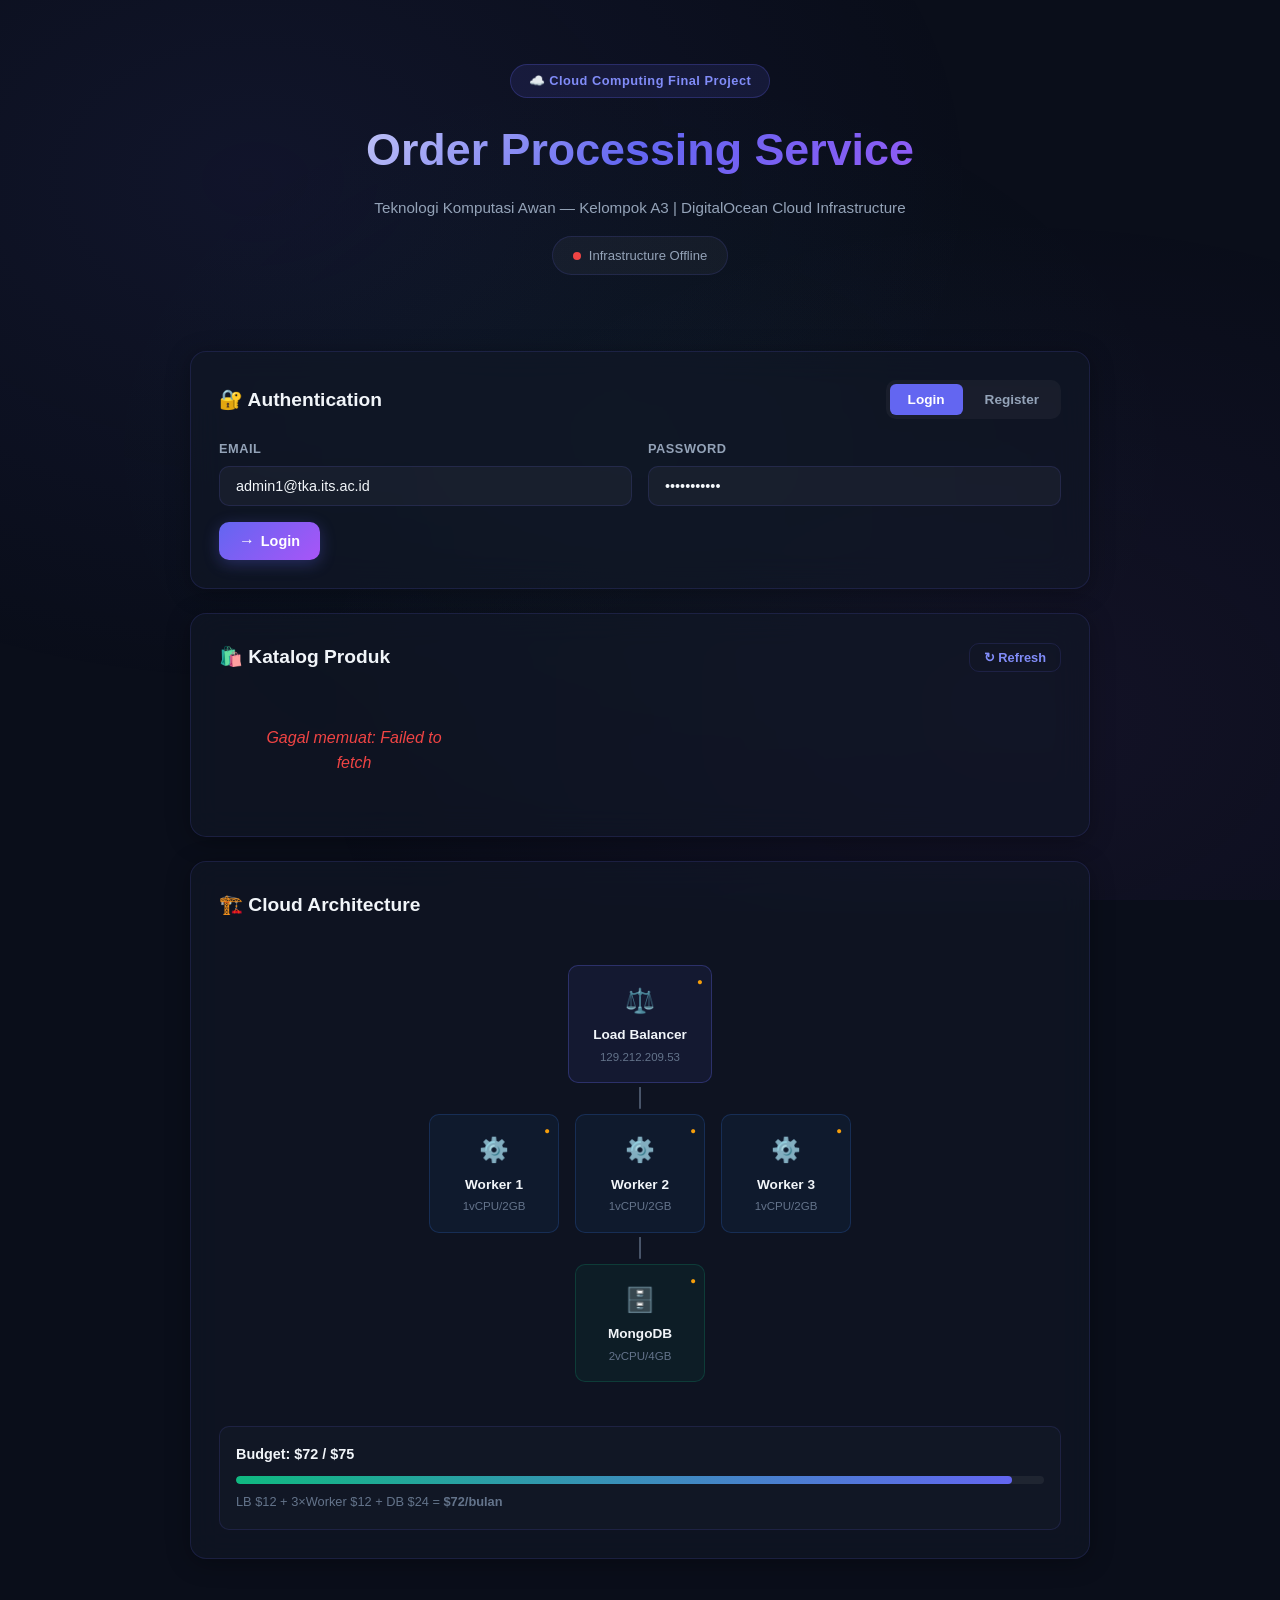
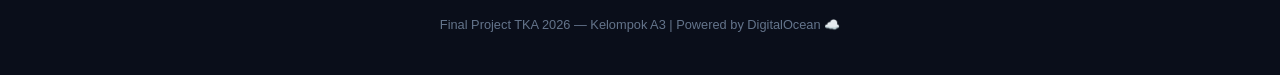
==== commit 3c7f8869: "feat: update frontend architecture specs to reflect 2GB worker RAM and  budget" ====
--- a/fp-tka-26/Resources/FE/index.html
+++ b/fp-tka-26/Resources/FE/index.html
@@ -244,19 +244,19 @@
           <div class="arch-node arch-worker">
             <div class="arch-icon">⚙️</div>
             <div class="arch-label">Worker 1</div>
-            <div class="arch-detail">1vCPU/1GB</div>
+            <div class="arch-detail">1vCPU/2GB</div>
             <div class="arch-status" id="w1-status">●</div>
           </div>
           <div class="arch-node arch-worker">
             <div class="arch-icon">⚙️</div>
             <div class="arch-label">Worker 2</div>
-            <div class="arch-detail">1vCPU/1GB</div>
+            <div class="arch-detail">1vCPU/2GB</div>
             <div class="arch-status" id="w2-status">●</div>
           </div>
           <div class="arch-node arch-worker">
             <div class="arch-icon">⚙️</div>
             <div class="arch-label">Worker 3</div>
-            <div class="arch-detail">1vCPU/1GB</div>
+            <div class="arch-detail">1vCPU/2GB</div>
             <div class="arch-status" id="w3-status">●</div>
           </div>
         </div>
@@ -271,11 +271,11 @@
         </div>
       </div>
       <div class="budget-bar">
-        <div class="budget-label">Budget: $54 / $75</div>
+        <div class="budget-label">Budget: $72 / $75</div>
         <div class="budget-track">
-          <div class="budget-fill" style="width: 72%;"></div>
-        </div>
-        <div class="budget-detail">LB $12 + 3×Worker $6 + DB $24 = <strong>$54/bulan</strong></div>
+          <div class="budget-fill" style="width: 96%;"></div>
+        </div>
+        <div class="budget-detail">LB $12 + 3×Worker $12 + DB $24 = <strong>$72/bulan</strong></div>
       </div>
     </section>
 
